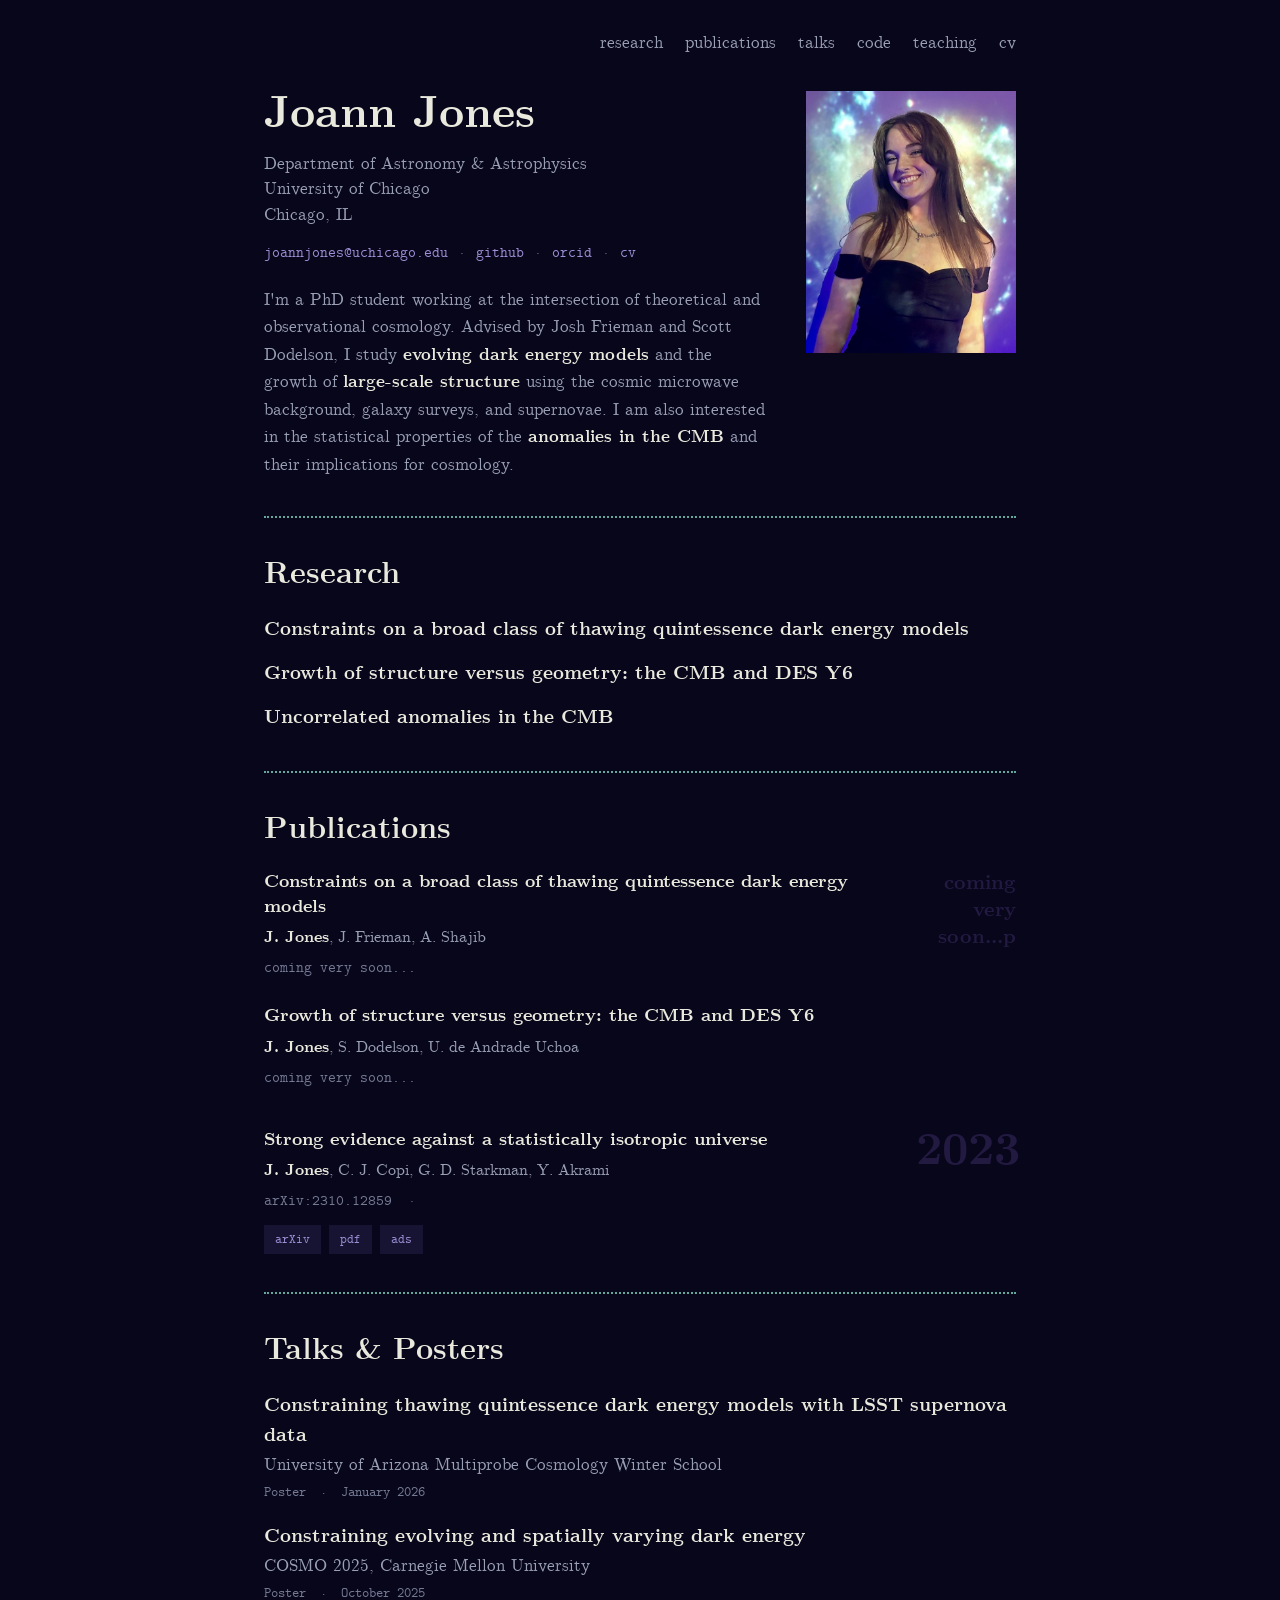
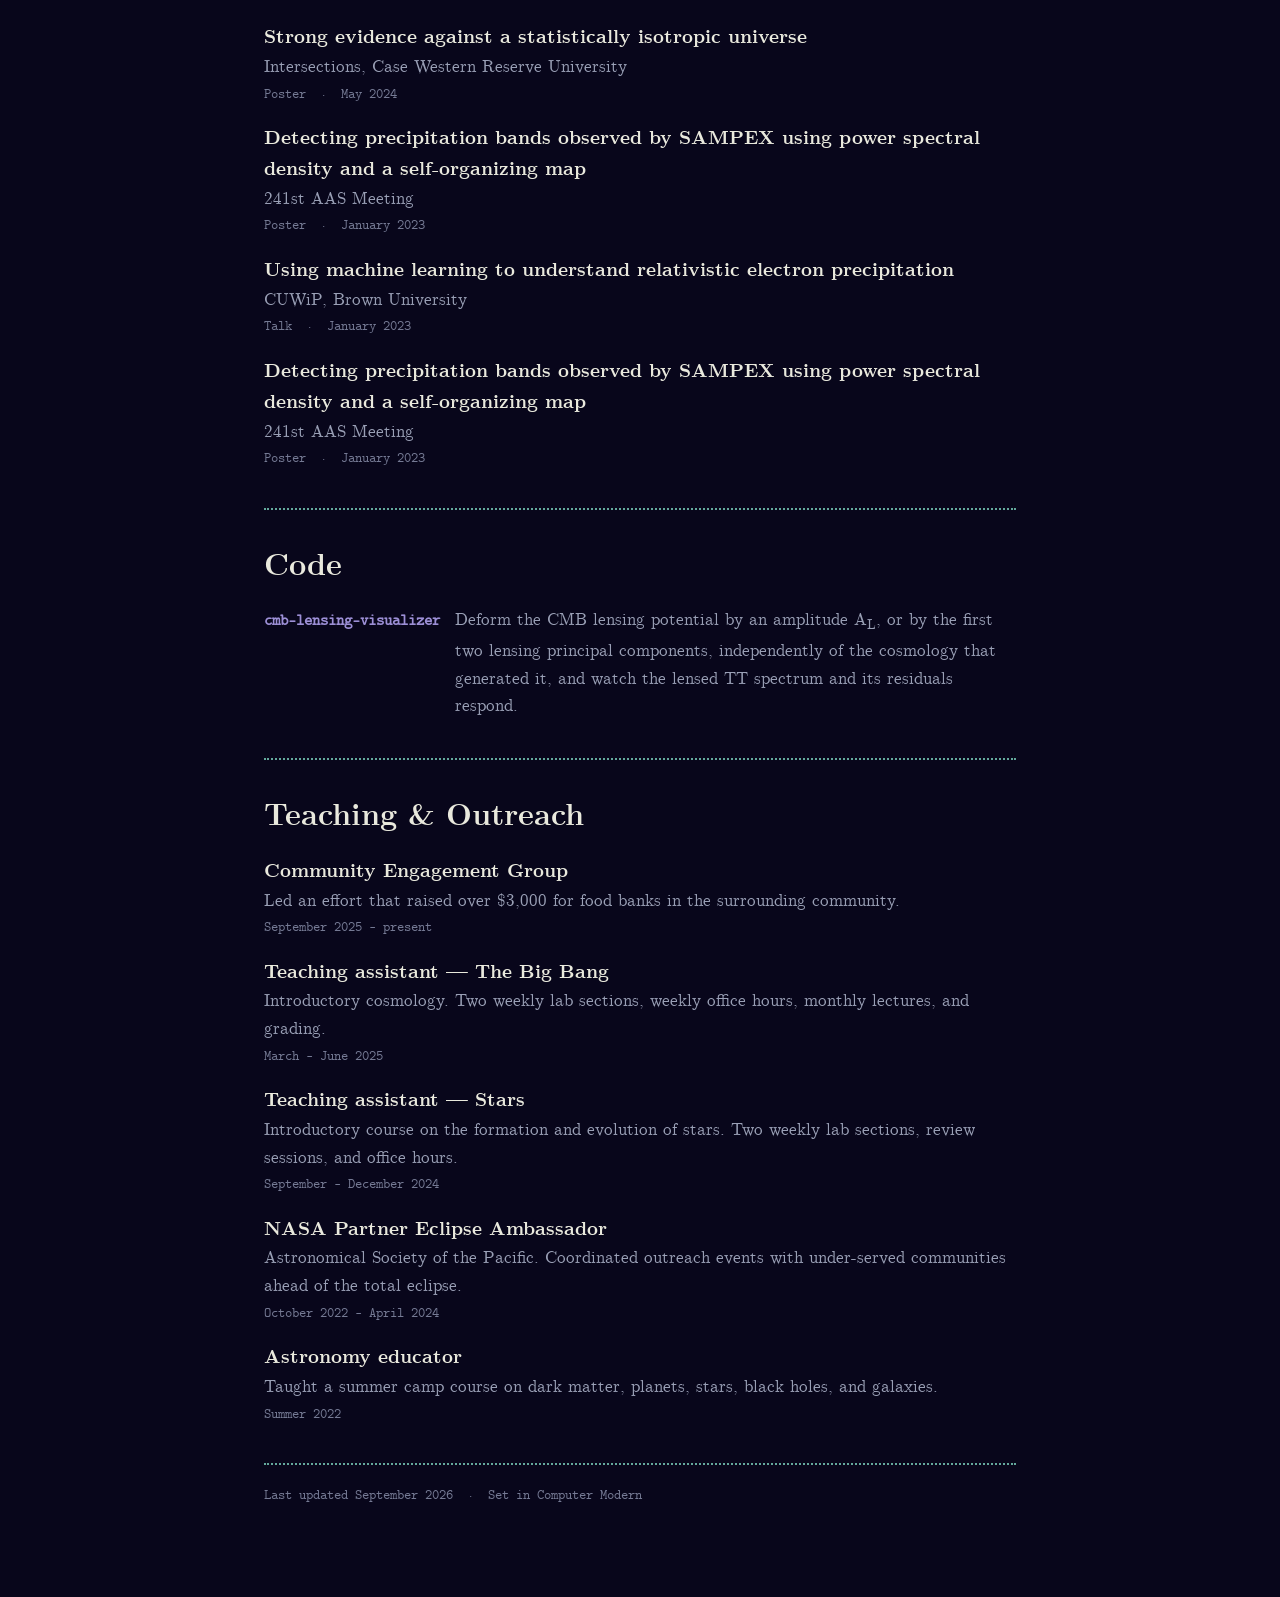
==== index.html @ b5f43ef4 "Initial site" ====
<!DOCTYPE html>
<html lang="en">
<head>
<meta charset="utf-8">
<meta name="viewport" content="width=device-width, initial-scale=1">

<!-- ===================================================================
     EDIT: the browser tab title and the one-line description search
     engines show.
     =================================================================== -->
<title>Joann Jones</title>
<meta name="description" content="Joann Jones — PhD student in astronomy and astrophysics. Evolving dark energy, large-scale structure, and the CMB.">

<link rel="stylesheet" href="style.css">
</head>

<body>
<div class="page">


<!-- ===================================================================
     NAVIGATION
     These jump to the sections further down. If you delete a section,
     delete its link here too.
     =================================================================== -->
<nav class="topnav">
  <a href="#research">research</a>
  <a href="#publications">publications</a>
  <a href="#talks">talks</a>
  <a href="#code">code</a>
  <a href="#teaching">teaching</a>
  <a href="cv.pdf">cv</a>
</nav>


<!-- ===================================================================
     HEADER — photo, name, affiliation, contact, short bio
     =================================================================== -->
<header class="header">

  <div class="identity">

    <h1 class="name">Joann Jones</h1>

    <!-- EDIT: department, institution, city. Add or remove <div> lines
         freely; they just stack. -->
    <div class="affiliation">
      <div>Department of Astronomy &amp; Astrophysics</div>
      <div>University of Chicago</div>
      <div>Chicago, IL</div>
    </div>

    <!-- EDIT: contact links. Email needs the mailto: prefix. To remove
         one, delete the <a> and the <span class="sep">·</span> next to it. -->
    <div class="contact">
      <a href="mailto:joannjones@uchicago.edu">joannjones@uchicago.edu</a>
      <span class="sep">·</span>
      <a href="https://github.com/joannjones415">github</a>
      <span class="sep">·</span>
      <a href="https://orcid.org/0009-0001-8586-5956">orcid</a>
      <span class="sep">·</span>
      <a href="cv.pdf">cv</a>
    </div>

    <!-- EDIT: two or three sentences. Wrap anything you want brighter
         in <strong>…</strong>. -->
    <p class="bio">
      I'm a PhD student working at the intersection of theoretical and observational cosmology.
       Advised by Josh Frieman and Scott Dodelson, I study
      <strong>evolving dark energy models</strong> and the growth of <strong>large-scale structure</strong>
       using the cosmic microwave background, galaxy surveys, and supernovae. I am also interested in the
       statistical properties of the <strong>anomalies in the CMB</strong> and their implications for cosmology.
    </p>

  </div>

  <!-- EDIT: replace images/photo.jpg to change the picture.
       The width is set by --photo-width in style.css. -->
  <div class="portrait">
    <img src="images/photo.jpg" alt="Joann Jones">
  </div>

</header>


<!-- ===================================================================
     RESEARCH — titles only
     To add a topic, copy one <li> line.
     =================================================================== -->
<section class="section" id="research">
  <h2>Research</h2>

  <ul class="topic-list">
    <li>Constraints on a broad class of thawing quintessence dark energy models</li>
    <li>Growth of structure versus geometry: the CMB and DES Y6</li>
    <li>Uncorrelated anomalies in the CMB</li>
  </ul>

</section>


<!-- ===================================================================
     PUBLICATIONS

     Structure: one .year-block per year. Inside it, the left <div> holds
     the papers and the right <div class="year"> holds the numeral.

     The first block uses class="year label" instead, which puts the
     words "in preparation" in the numeral's slot at a smaller size.

     To add a paper, copy one whole <div class="paper"> … </div> block.
     To add a year, copy one whole <div class="year-block"> … </div>.
     Put newest first.

     Inside .authors, wrap your own name in <strong>…</strong>.
     Inside .links, delete any chip you don't have a link for.
     =================================================================== -->
<section class="section" id="publications">
  <h2>Publications</h2>

  <!-- -------------------------- in preparation ------------------------ -->
  <div class="year-block">
    <div>

      <div class="paper">
        <span class="title">Constraints on a broad class of thawing quintessence dark energy models</span>
        <span class="authors"><strong>J. Jones</strong>, J. Frieman, A. Shajib</span>
        <span class="venue">coming very soon...</span>
      </div>

      <div class="paper">
        <span class="title">Growth of structure versus geometry: the CMB and DES Y6</span>
        <span class="authors"><strong>J. Jones</strong>, S. Dodelson, U. de Andrade Uchoa</span>
        <span class="venue">coming very soon...</span>
      </div>

    </div>
    <div class="year label">coming very soon...p</div>
  </div>

  <!-- ------------------------------ 2023 ------------------------------ -->
  <div class="year-block">
    <div>

      <div class="paper">
        <span class="title">Strong evidence against a statistically isotropic universe</span>
        <span class="authors"><strong>J. Jones</strong>, C. J. Copi, G. D. Starkman, Y. Akrami</span>
        <span class="venue">arXiv:2310.12859 &nbsp;·&nbsp;</span>
        <span class="links">
          <a href="https://arxiv.org/abs/2310.12859">arXiv</a>
          <a href="https://arxiv.org/pdf/2310.12859">pdf</a>
          <a href="https://ui.adsabs.harvard.edu/abs/arXiv:2310.12859">ads</a>
        </span>
      </div>

    </div>
    <div class="year">2023</div>
  </div>

</section>


<!-- ===================================================================
     TALKS & POSTERS
     Each entry: title, then venue, then format and date.
     To add one, copy a whole <li> … </li> block. Newest first.
     Delete this whole <section> (and its nav link) if you don't want it.
     =================================================================== -->
<section class="section" id="talks">
  <h2>Talks &amp; Posters</h2>

  <ul class="activity-list">

    <li>
      <span class="role">Constraining thawing quintessence dark energy models with LSST supernova data</span>
      <span class="detail">University of Arizona Multiprobe Cosmology Winter School</span>
      <span class="when">Poster &nbsp;·&nbsp; January 2026</span>
    </li>

    <li>
      <span class="role">Constraining evolving and spatially varying dark energy</span>
      <span class="detail">COSMO 2025, Carnegie Mellon University</span>
      <span class="when">Poster &nbsp;·&nbsp; October 2025</span>
    </li>
    <li>
      <span class="role">Strong evidence against a statistically isotropic universe</span>
      <span class="detail">Intersections, Case Western Reserve University</span>
      <span class="when">Poster &nbsp;·&nbsp; May 2024</span>
    </li>
    <li>
      <span class="role">Detecting precipitation bands observed by SAMPEX using power spectral density and a self-organizing map</span>
      <span class="detail">241st AAS Meeting</span>
      <span class="when">Poster &nbsp;·&nbsp; January 2023</span>
    </li>
    <li>
      <span class="role">Using machine learning to understand relativistic electron precipitation</span>
      <span class="detail">CUWiP, Brown University</span>
      <span class="when">Talk &nbsp;·&nbsp; January 2023</span>
    </li>

    <li>
      <span class="role">Detecting precipitation bands observed by SAMPEX using power spectral density and a self-organizing map</span>
      <span class="detail">241st AAS Meeting</span>
      <span class="when">Poster &nbsp;·&nbsp; January 2023</span>
    </li>

  </ul>

</section>


<!-- ===================================================================
     CODE
     To add a repository, copy one <li> … </li> block.
     =================================================================== -->
<section class="section" id="code">
  <h2>Code</h2>

  <ul class="code-list">

    <li>
      <a class="repo" href="https://joannjones415.github.io/cmb-lensing-visualizer/">cmb-lensing-visualizer</a>
      <span>Deform the CMB lensing potential by an amplitude A<sub>L</sub>, or by
      the first two lensing principal components, independently of the cosmology
      that generated it, and watch the lensed TT spectrum and its residuals
      respond.</span>
    </li>

    <!-- Template for another repository — copy the block above, or
         uncomment and fill this one in when the code goes public.

    <li>
      <a class="repo" href="https://github.com/joannjones415/REPO-NAME">repo-name</a>
      <span>One line on what it does.</span>
    </li>

    -->

  </ul>

</section>


<!-- ===================================================================
     TEACHING & OUTREACH
     Each entry has a bold role, a detail line, and a date line.
     Delete the .detail or .when line if you don't need it.
     =================================================================== -->
<section class="section" id="teaching">
  <h2>Teaching &amp; Outreach</h2>

  <ul class="activity-list">

    <li>
      <span class="role">Community Engagement Group</span>
      <span class="detail">Led an effort that raised over $3,000 for food banks in the surrounding community.</span>
      <span class="when">September 2025 &ndash; present</span>
    </li>

    <li>
      <span class="role">Teaching assistant — The Big Bang</span>
      <span class="detail">Introductory cosmology. Two weekly lab sections, weekly office hours, monthly lectures, and grading.</span>
      <span class="when">March &ndash; June 2025</span>
    </li>

    <li>
      <span class="role">Teaching assistant — Stars</span>
      <span class="detail">Introductory course on the formation and evolution of stars. Two weekly lab sections, review sessions, and office hours.</span>
      <span class="when">September &ndash; December 2024</span>
    </li>

    <li>
      <span class="role">NASA Partner Eclipse Ambassador</span>
      <span class="detail">Astronomical Society of the Pacific. Coordinated outreach events with under-served communities ahead of the total eclipse.</span>
      <span class="when">October 2022 &ndash; April 2024</span>
    </li>

    <li>
      <span class="role">Astronomy educator</span>
      <span class="detail">Taught a summer camp course on dark matter, planets, stars, black holes, and galaxies.</span>
      <span class="when">Summer 2022</span>
    </li>

  </ul>

</section>


<!-- ===================================================================
     FOOTER
     =================================================================== -->
<footer class="footer">
  Last updated September 2026 &nbsp;·&nbsp; Set in Computer Modern
</footer>


</div>
</body>
</html>
---- style.css ----
/* =====================================================================
   style.css — Joann Jones
   ---------------------------------------------------------------------
   Everything you are likely to want to change lives in the :root block
   just below. Colours, sizes and spacing are all named variables, so you
   can retune the whole page from one place without hunting through the
   file.

   Sections further down are labelled to match the sections in
   index.html, in the same order.
   ===================================================================== */


/* ---------------------------------------------------------------------
   1. FONTS
   The three CMU (Computer Modern Unicode) files live in fonts/.
   Roman = body text, Bold = emphasis and headings,
   Typewriter = links, labels, code names, arXiv IDs.
   --------------------------------------------------------------------- */

@font-face{
  font-family:"CMU Serif";
  font-style:normal;
  font-weight:400;
  font-display:swap;
  src:url("fonts/CMUSerif-Roman.woff2") format("woff2");
}
@font-face{
  font-family:"CMU Serif";
  font-style:normal;
  font-weight:700;
  font-display:swap;
  src:url("fonts/CMUSerif-Bold.woff2") format("woff2");
}
@font-face{
  font-family:"CMU Typewriter";
  font-style:normal;
  font-weight:400;
  font-display:swap;
  src:url("fonts/CMUTypewriter-Regular.woff2") format("woff2");
}


/* ---------------------------------------------------------------------
   2. THE DIALS — change these, not the rules below
   --------------------------------------------------------------------- */

:root{
  /* --- colour ---
     Sampled from the photo in the header: the deep indigo behind the
     nebula, the periwinkle haze, the pale blue-grey, the cream of the
     bright core, and the mint-teal of the star clusters. */
  --bg:        #08061b;   /* deep indigo — the darkest part of the photo  */
  --fg:        #e9e9dd;   /* cream — the bright core of the nebula        */
  --dim:       #9aa0b6;   /* pale blue-grey (author lists, blurbs)        */
  --faint:     #757a94;   /* tertiary text (venues, dates, captions)      */
  --accent:    #9c8fd6;   /* periwinkle — links, chips, repo names        */
  --accent-2:  #63a89c;   /* mint-teal — the dotted dividers              */
  --fill:      #100e26;   /* filled blocks                                */
  --fill-2:    #171433;   /* filled chips                                 */
  --ghost:     #221a41;   /* the big year numerals in publications        */

  /* --- type --- */
  --serif:      "CMU Serif", "Computer Modern", Georgia, serif;
  --typewriter: "CMU Typewriter", "CMU Typewriter Text", ui-monospace, Menlo, monospace;

  --size-body:      17px;   /* body text                              */
  --size-name:      44px;   /* your name in the header                */
  --size-section:   30px;   /* RESEARCH / PUBLICATIONS / ... headings  */
  --size-item:      19px;   /* research + teaching titles             */
  --size-paper:     18px;   /* publication titles                     */

  /* --- layout --- */
  --page-width:  820px;   /* how wide the text column runs            */
  --gap-section:  38px;   /* space above and below a dotted divider   */
  --photo-width: 210px;   /* portrait size; height follows below      */
}


/* ---------------------------------------------------------------------
   3. PAGE FRAME
   --------------------------------------------------------------------- */

*{ box-sizing:border-box; }

html{ scroll-behavior:smooth; }

body{
  margin:0;
  background:var(--bg);
  color:var(--fg);
  font-family:var(--serif);
  font-size:var(--size-body);
  line-height:1.62;
  -webkit-font-smoothing:antialiased;
}

a{ color:inherit; text-decoration:none; }

.page{
  max-width:var(--page-width);
  margin:0 auto;
  padding:30px 34px 90px;
}

/* Every section after the first is preceded by the dotted divider. */
.section{
  border-top:2px dotted var(--accent-2);
  padding-top:var(--gap-section);
  margin-top:var(--gap-section);
}

/* The large bold section headings. */
.section h2{
  font-size:var(--size-section);
  font-weight:700;
  line-height:1.2;
  margin:0 0 22px;
}


/* ---------------------------------------------------------------------
   4. TOP NAVIGATION
   --------------------------------------------------------------------- */

.topnav{
  display:flex;
  flex-wrap:wrap;
  justify-content:flex-end;
  gap:22px;
  font-size:16.5px;
  color:var(--dim);
  margin-bottom:34px;
}
.topnav a:hover{ color:var(--fg); }
.topnav a.current{ color:var(--accent); font-weight:700; }


/* ---------------------------------------------------------------------
   5. HEADER — photo, name, affiliation, contact
   --------------------------------------------------------------------- */

.header{
  display:flex;
  gap:38px;
  align-items:flex-start;
}

.header .identity{
  display:flex;
  flex-direction:column;
  gap:14px;
  min-width:0;
}

.header .name{
  font-size:var(--size-name);
  font-weight:700;          /* whole name bold */
  line-height:1.05;
  margin:0;
}

/* Department / institution / city, stacked under the name. */
.affiliation{
  color:var(--dim);
  line-height:1.5;
}
.affiliation div{ display:block; }

/* The single row of contact links. */
.contact{
  font-family:var(--typewriter);
  font-size:15px;
  color:var(--accent);
  display:flex;
  flex-wrap:wrap;
  gap:4px 10px;
}
.contact .sep{ color:var(--faint); }
.contact a:hover{ color:var(--fg); }

.bio{
  color:var(--dim);
  max-width:58ch;
  margin:6px 0 0;
}
.bio strong{ color:var(--fg); font-weight:700; }

.header .portrait{
  width:var(--photo-width);
  flex:none;
}
.header .portrait img{
  width:100%;
  height:auto;
  display:block;
  background:var(--fill-2);
}


/* ---------------------------------------------------------------------
   6. RESEARCH — titles only
   --------------------------------------------------------------------- */

.topic-list{
  list-style:none;
  margin:0;
  padding:0;
  display:flex;
  flex-direction:column;
  gap:13px;
}
.topic-list li{
  font-size:var(--size-item);
  font-weight:700;
}


/* ---------------------------------------------------------------------
   7. PUBLICATIONS
   Each year is its own block. The big faint numeral on the right is the
   year marker — it stands in for a heading, so nothing else is needed.
   --------------------------------------------------------------------- */

.year-block{
  display:grid;
  grid-template-columns:minmax(0,1fr) 100px;
  gap:26px;
  margin-bottom:38px;
}
.year-block:last-child{ margin-bottom:0; }

.year-block .year{
  font-size:46px;
  font-weight:700;
  line-height:1;
  text-align:right;
  color:var(--ghost);
  font-variant-numeric:tabular-nums;
}

/* Papers with no year yet (in preparation) put a word in the same slot
   instead of a numeral — add class="year label" to that div. */
.year-block .year.label{
  font-size:20px;
  line-height:1.35;
}

.paper{
  display:flex;
  flex-direction:column;
  gap:5px;
  margin-bottom:24px;
}
.paper:last-child{ margin-bottom:0; }

.paper .title{
  font-size:var(--size-paper);
  font-weight:700;
  line-height:1.4;
}
.paper .authors{ color:var(--dim); font-size:16px; }
.paper .authors strong{ color:var(--fg); font-weight:700; }   /* your name */
.paper .venue{
  font-family:var(--typewriter);
  font-size:14.5px;
  color:var(--faint);
}

/* The small filled link chips: arXiv, pdf, bib, code. */
.links{
  display:flex;
  flex-wrap:wrap;
  gap:8px;
  margin-top:7px;
}
.links a{
  font-family:var(--typewriter);
  font-size:13px;
  color:var(--accent);
  background:var(--fill-2);
  padding:4px 11px;
}
.links a:hover{ background:var(--accent); color:var(--bg); }


/* ---------------------------------------------------------------------
   8. CODE
   --------------------------------------------------------------------- */

.code-list{
  list-style:none;
  margin:0;
  padding:0;
  display:flex;
  flex-direction:column;
  gap:13px;
}
.code-list li{
  display:flex;
  gap:15px;
  align-items:baseline;
  color:var(--dim);
}
.code-list .repo{
  font-family:var(--typewriter);
  font-size:15.5px;
  font-weight:700;
  color:var(--accent);
  flex:none;
}
@media (max-width:560px){
  .code-list li{ flex-direction:column; gap:2px; }
}


/* ---------------------------------------------------------------------
   9. TEACHING & OUTREACH
   --------------------------------------------------------------------- */

.activity-list{
  list-style:none;
  margin:0;
  padding:0;
  display:flex;
  flex-direction:column;
  gap:18px;
}
.activity-list .role{
  font-size:var(--size-item);
  font-weight:700;
  display:block;
}
.activity-list .detail{
  color:var(--dim);
  display:block;
}
.activity-list .when{
  font-family:var(--typewriter);
  font-size:14px;
  color:var(--faint);
  display:block;
  margin-top:2px;
}


/* ---------------------------------------------------------------------
   10. FOOTER
   --------------------------------------------------------------------- */

.footer{
  font-family:var(--typewriter);
  font-size:13.5px;
  color:var(--faint);
  border-top:2px dotted var(--accent-2);
  padding-top:20px;
  margin-top:var(--gap-section);
}


/* ---------------------------------------------------------------------
   11. SMALL SCREENS
   --------------------------------------------------------------------- */

@media (max-width:680px){
  :root{
    --size-name:34px;
    --size-section:25px;
    --page-width:100%;
  }
  .page{ padding:24px 20px 70px; }
  .header{ flex-direction:column-reverse; gap:22px; }
  .header .portrait{ width:150px; }
  .topnav{ justify-content:flex-start; gap:16px; font-size:15.5px; }
  .year-block{ grid-template-columns:1fr; gap:6px; }
  .year-block .year{ text-align:left; font-size:34px; }
}


/* Respect a reduced-motion preference. */
@media (prefers-reduced-motion:reduce){
  html{ scroll-behavior:auto; }
  *{ transition:none !important; animation:none !important; }
}
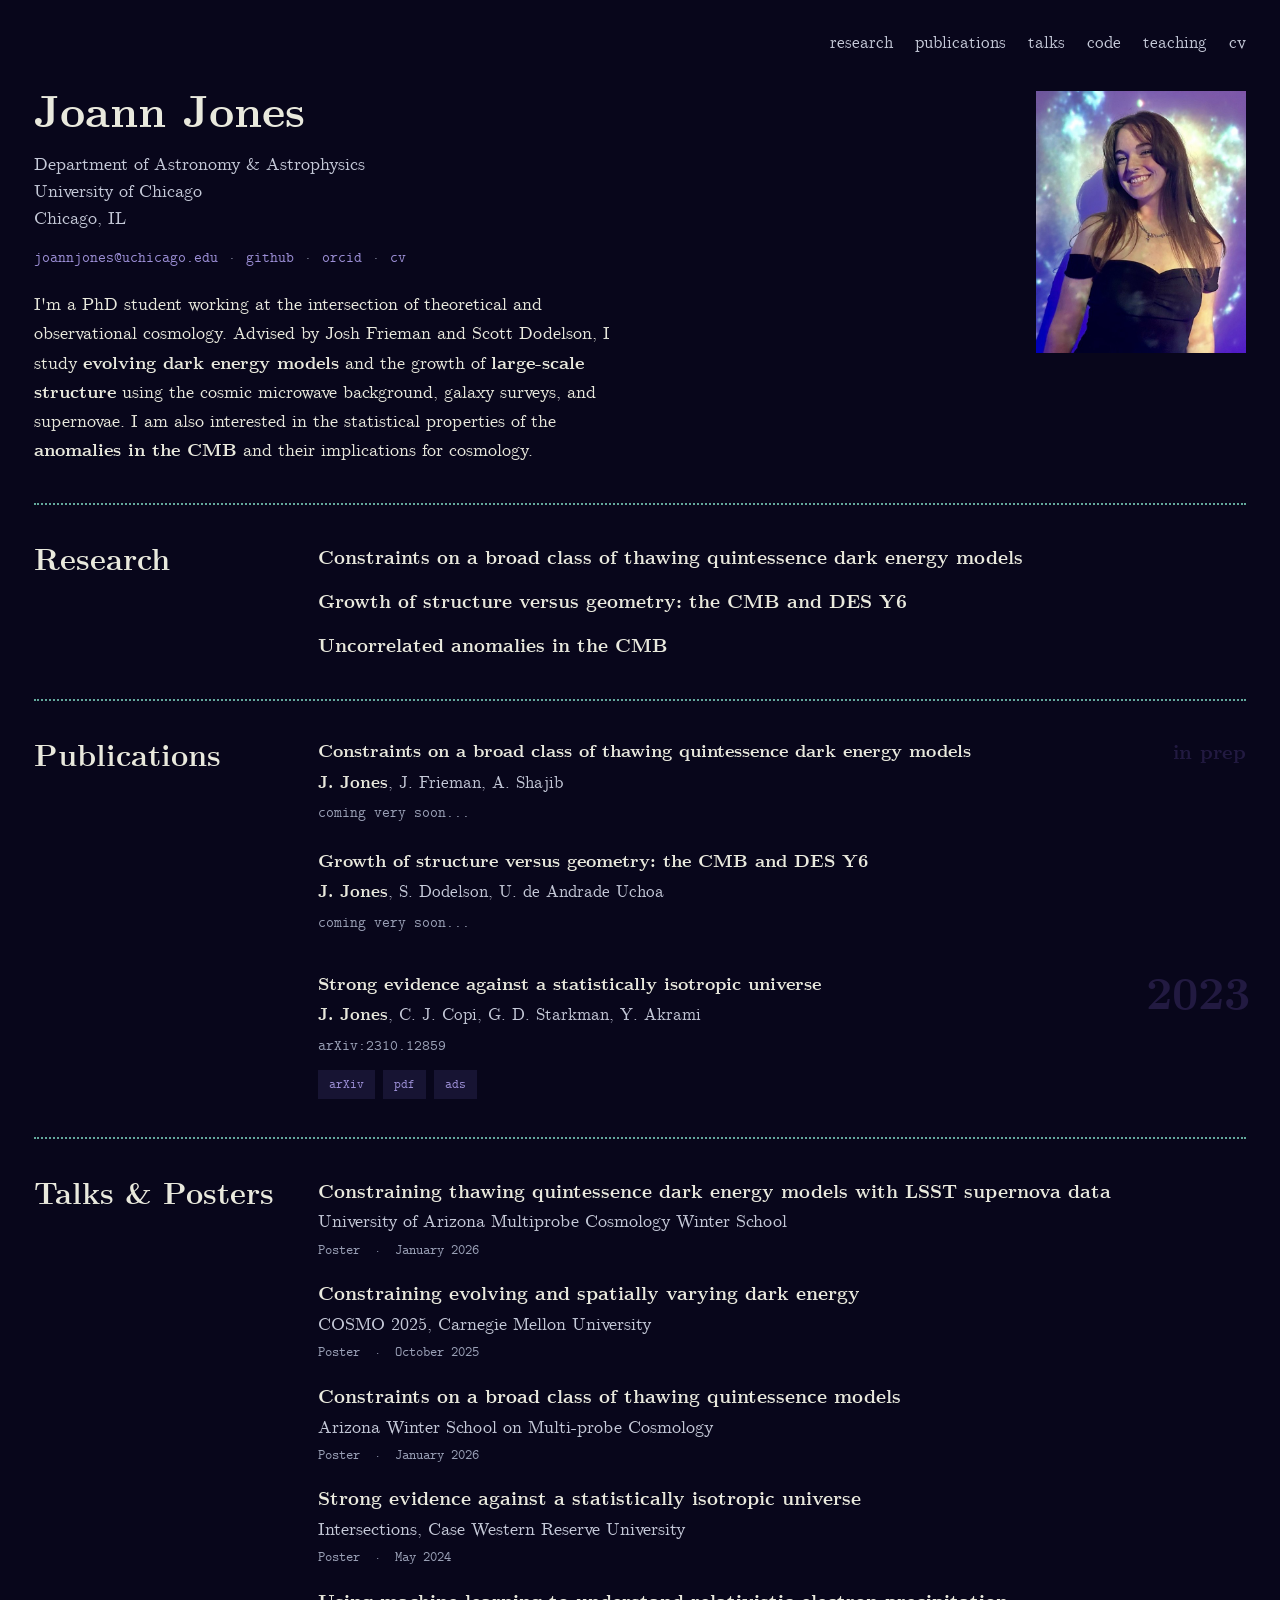
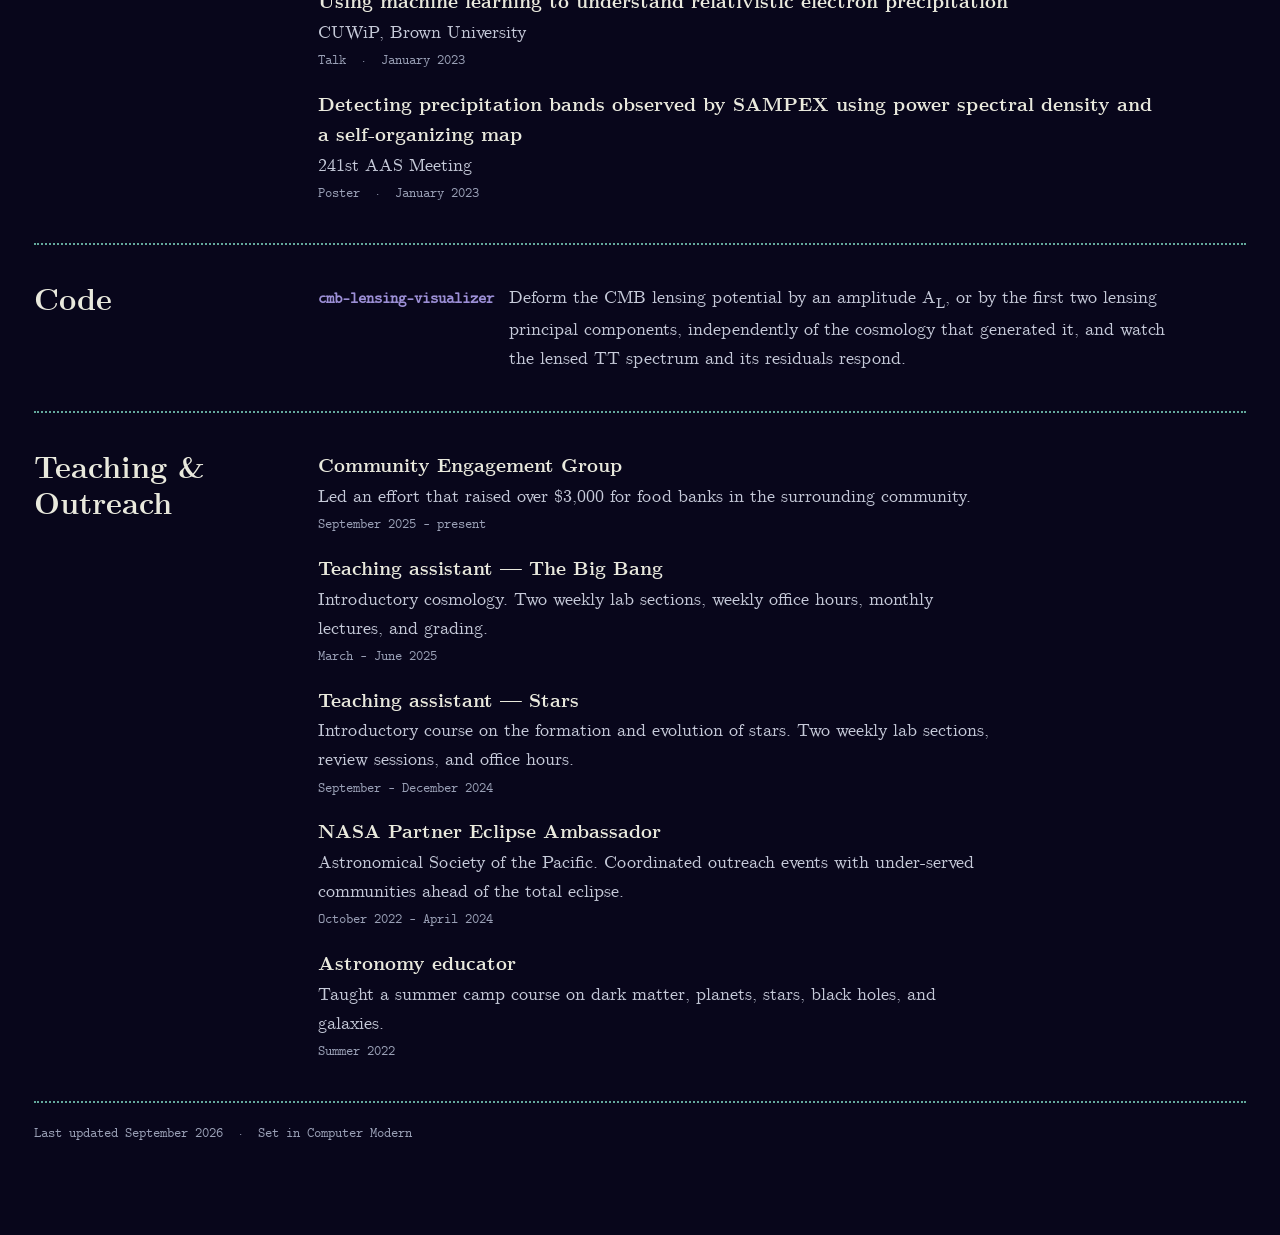
==== commit ae3486ca: "content updates" ====
--- a/index.html
+++ b/index.html
@@ -135,7 +135,7 @@
       </div>
 
     </div>
-    <div class="year label">coming very soon...p</div>
+    <div class="year label">in prep</div>
   </div>
 
   <!-- ------------------------------ 2023 ------------------------------ -->
@@ -145,7 +145,7 @@
       <div class="paper">
         <span class="title">Strong evidence against a statistically isotropic universe</span>
         <span class="authors"><strong>J. Jones</strong>, C. J. Copi, G. D. Starkman, Y. Akrami</span>
-        <span class="venue">arXiv:2310.12859 &nbsp;·&nbsp;</span>
+        <span class="venue">arXiv:2310.12859 &nbsp;&nbsp;</span>
         <span class="links">
           <a href="https://arxiv.org/abs/2310.12859">arXiv</a>
           <a href="https://arxiv.org/pdf/2310.12859">pdf</a>
@@ -183,14 +183,14 @@
       <span class="when">Poster &nbsp;·&nbsp; October 2025</span>
     </li>
     <li>
+      <span class="role">Constraints on a broad class of thawing quintessence models</span>
+      <span class="detail">Arizona Winter School on Multi-probe Cosmology</span>
+      <span class="when">Poster &nbsp;·&nbsp; January 2026</span>
+    </li>
+    <li>
       <span class="role">Strong evidence against a statistically isotropic universe</span>
       <span class="detail">Intersections, Case Western Reserve University</span>
       <span class="when">Poster &nbsp;·&nbsp; May 2024</span>
-    </li>
-    <li>
-      <span class="role">Detecting precipitation bands observed by SAMPEX using power spectral density and a self-organizing map</span>
-      <span class="detail">241st AAS Meeting</span>
-      <span class="when">Poster &nbsp;·&nbsp; January 2023</span>
     </li>
     <li>
       <span class="role">Using machine learning to understand relativistic electron precipitation</span>
--- a/style.css
+++ b/style.css
@@ -33,6 +33,20 @@
   src:url("fonts/CMUSerif-Bold.woff2") format("woff2");
 }
 @font-face{
+  font-family:"CMU Sans";
+  font-style:normal;
+  font-weight:400;
+  font-display:swap;
+  src:url("fonts/CMUSans-Regular.woff2") format("woff2");
+}
+@font-face{
+  font-family:"CMU Sans";
+  font-style:normal;
+  font-weight:700;
+  font-display:swap;
+  src:url("fonts/CMUSans-Bold.woff2") format("woff2");
+}
+@font-face{
   font-family:"CMU Typewriter";
   font-style:normal;
   font-weight:400;
@@ -52,8 +66,8 @@
      bright core, and the mint-teal of the star clusters. */
   --bg:        #08061b;   /* deep indigo — the darkest part of the photo  */
   --fg:        #e9e9dd;   /* cream — the bright core of the nebula        */
-  --dim:       #9aa0b6;   /* pale blue-grey (author lists, blurbs)        */
-  --faint:     #757a94;   /* tertiary text (venues, dates, captions)      */
+  --dim:       #c6cad9;   /* secondary text — author lists, blurbs        */
+  --faint:     #9aa0b6;   /* tertiary text — venues, dates, captions      */
   --accent:    #9c8fd6;   /* periwinkle — links, chips, repo names        */
   --accent-2:  #63a89c;   /* mint-teal — the dotted dividers              */
   --fill:      #100e26;   /* filled blocks                                */
@@ -64,14 +78,22 @@
   --serif:      "CMU Serif", "Computer Modern", Georgia, serif;
   --typewriter: "CMU Typewriter", "CMU Typewriter Text", ui-monospace, Menlo, monospace;
 
-  --size-body:      17px;   /* body text                              */
+  /* Computer Modern's hairlines are thin on a dark ground. If the serif
+     still reads too faint for you, comment out the --serif line above and
+     uncomment this one — the whole page switches to CMU Sans, which is the
+     same type family with more weight on screen. Everything else stays. */
+  /* --serif:  "CMU Sans", "CMU Sans Serif", ui-sans-serif, system-ui, sans-serif; */
+
+  --size-body:      18px;   /* body text                              */
   --size-name:      44px;   /* your name in the header                */
   --size-section:   30px;   /* RESEARCH / PUBLICATIONS / ... headings  */
   --size-item:      19px;   /* research + teaching titles             */
   --size-paper:     18px;   /* publication titles                     */
 
   /* --- layout --- */
-  --page-width:  820px;   /* how wide the text column runs            */
+  --page-width: 1280px;   /* how wide the page runs — raise or lower   */
+  --label-width: 240px;   /* the section-heading column on the left    */
+  --text-width:   76ch;   /* longest a line of prose is allowed to be  */
   --gap-section:  38px;   /* space above and below a dotted divider   */
   --photo-width: 210px;   /* portrait size; height follows below      */
 }
@@ -103,19 +125,25 @@
   padding:30px 34px 90px;
 }
 
-/* Every section after the first is preceded by the dotted divider. */
+/* Every section is preceded by the dotted divider, and lays its heading
+   in a column on the left with the content beside it. */
 .section{
   border-top:2px dotted var(--accent-2);
   padding-top:var(--gap-section);
   margin-top:var(--gap-section);
-}
+  display:grid;
+  grid-template-columns:var(--label-width) minmax(0,1fr);
+  column-gap:44px;
+}
+.section > h2{ grid-column:1; grid-row:1; }
+.section > *:not(h2){ grid-column:2; }
 
 /* The large bold section headings. */
 .section h2{
   font-size:var(--size-section);
   font-weight:700;
   line-height:1.2;
-  margin:0 0 22px;
+  margin:0;
 }
 
 
@@ -144,6 +172,7 @@
   display:flex;
   gap:38px;
   align-items:flex-start;
+  justify-content:space-between;
 }
 
 .header .identity{
@@ -180,8 +209,8 @@
 .contact a:hover{ color:var(--fg); }
 
 .bio{
-  color:var(--dim);
-  max-width:58ch;
+  color:var(--fg);
+  max-width:64ch;
   margin:6px 0 0;
 }
 .bio strong{ color:var(--fg); font-weight:700; }
@@ -259,7 +288,8 @@
   font-weight:700;
   line-height:1.4;
 }
-.paper .authors{ color:var(--dim); font-size:16px; }
+.paper .title{ max-width:var(--text-width); }
+.paper .authors{ color:var(--dim); font-size:16.5px; }
 .paper .authors strong{ color:var(--fg); font-weight:700; }   /* your name */
 .paper .venue{
   font-family:var(--typewriter);
@@ -302,6 +332,7 @@
   align-items:baseline;
   color:var(--dim);
 }
+.code-list li span{ max-width:var(--text-width); }
 .code-list .repo{
   font-family:var(--typewriter);
   font-size:15.5px;
@@ -331,9 +362,11 @@
   font-weight:700;
   display:block;
 }
+.activity-list .role{ max-width:var(--text-width); }
 .activity-list .detail{
   color:var(--dim);
   display:block;
+  max-width:var(--text-width);
 }
 .activity-list .when{
   font-family:var(--typewriter);
@@ -369,6 +402,10 @@
     --page-width:100%;
   }
   .page{ padding:24px 20px 70px; }
+  :root{ --text-width:100%; }
+  .section{ grid-template-columns:1fr; }
+  .section > h2{ grid-column:1; grid-row:auto; margin-bottom:18px; }
+  .section > *:not(h2){ grid-column:1; }
   .header{ flex-direction:column-reverse; gap:22px; }
   .header .portrait{ width:150px; }
   .topnav{ justify-content:flex-start; gap:16px; font-size:15.5px; }
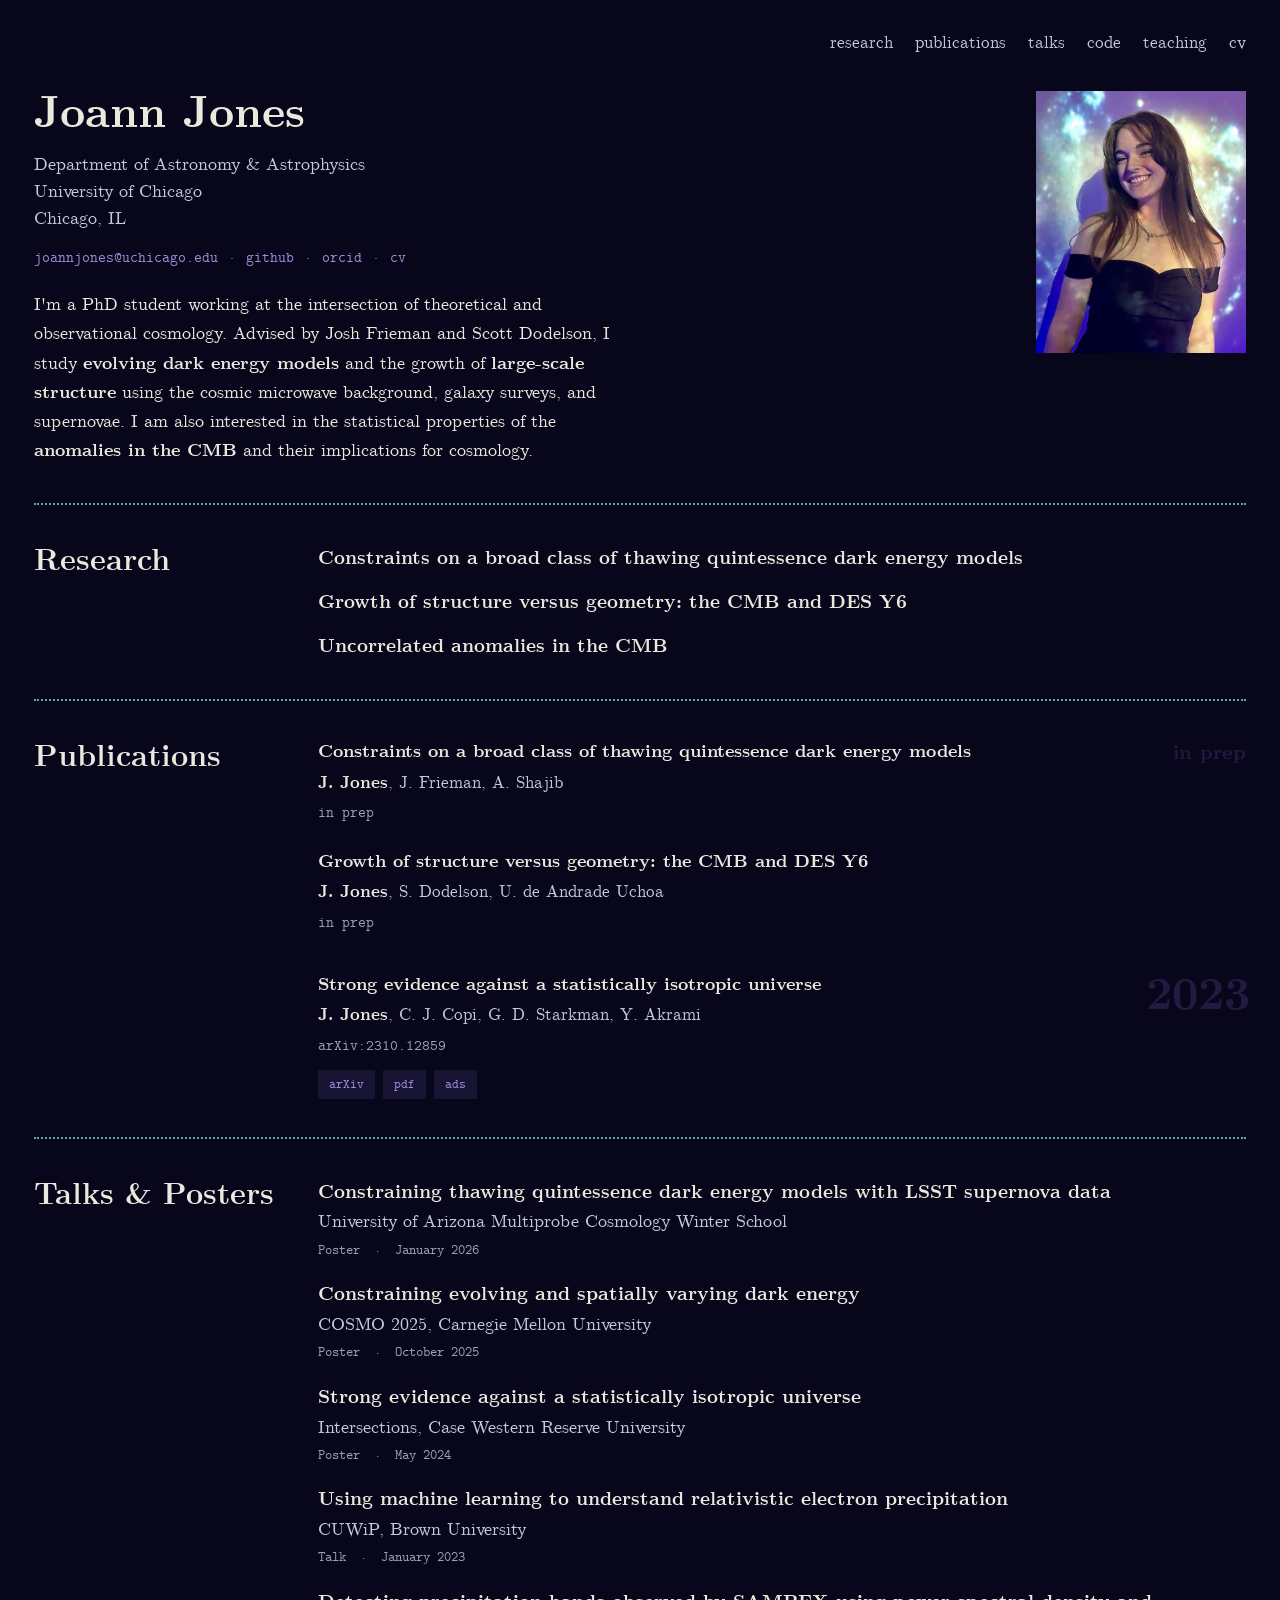
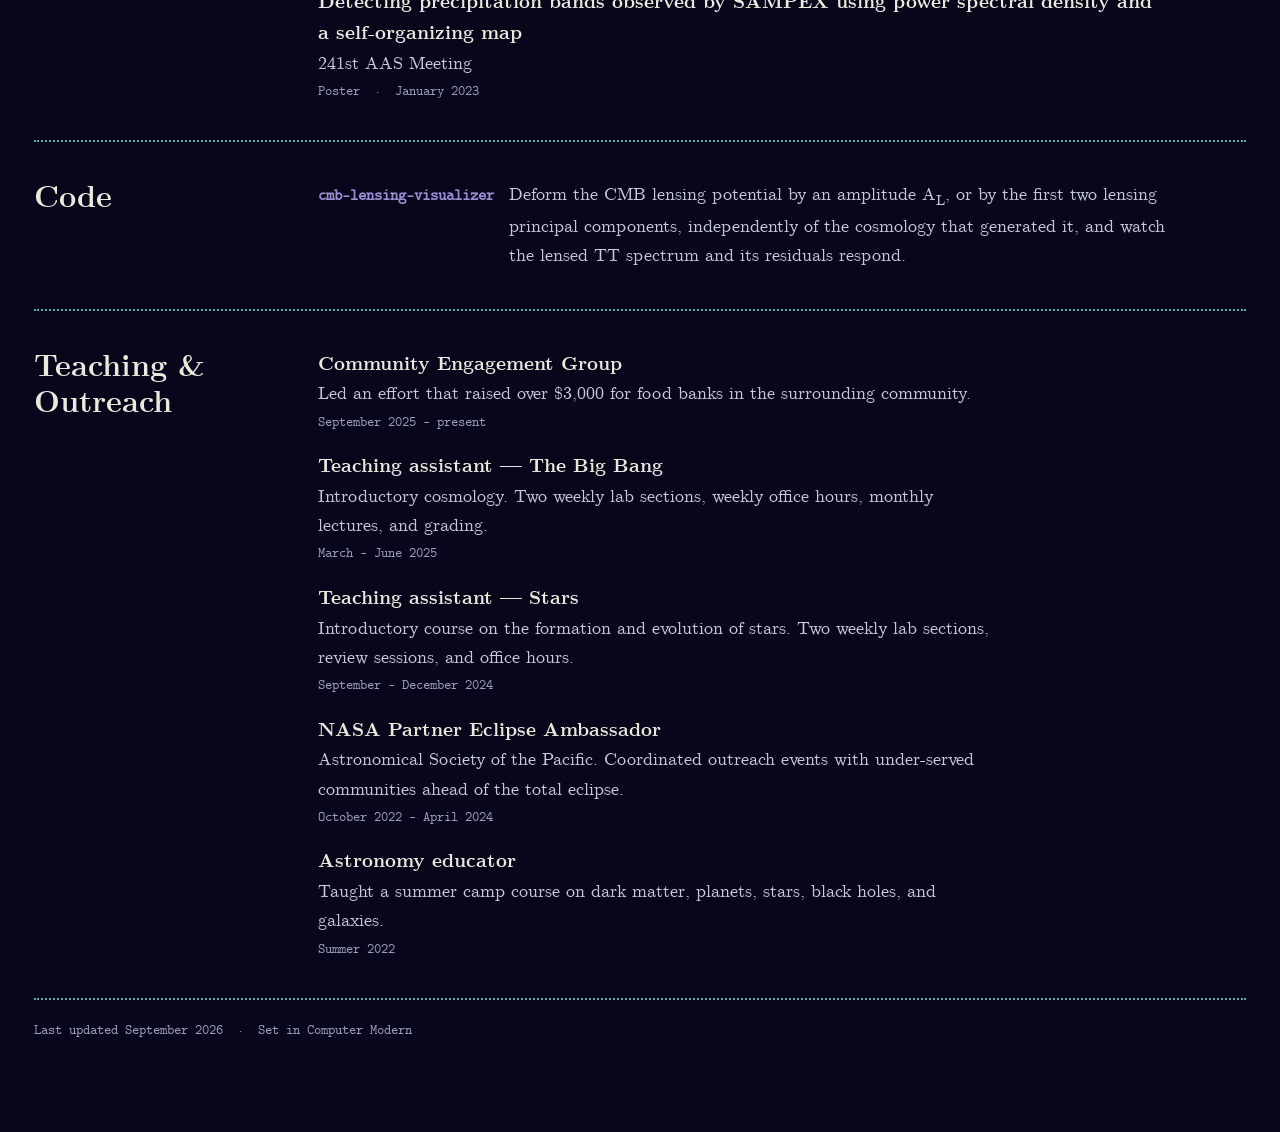
==== commit 6cadcff8: "content updates" ====
--- a/index.html
+++ b/index.html
@@ -125,13 +125,13 @@
       <div class="paper">
         <span class="title">Constraints on a broad class of thawing quintessence dark energy models</span>
         <span class="authors"><strong>J. Jones</strong>, J. Frieman, A. Shajib</span>
-        <span class="venue">coming very soon...</span>
+        <span class="venue">in prep</span>
       </div>
 
       <div class="paper">
         <span class="title">Growth of structure versus geometry: the CMB and DES Y6</span>
         <span class="authors"><strong>J. Jones</strong>, S. Dodelson, U. de Andrade Uchoa</span>
-        <span class="venue">coming very soon...</span>
+        <span class="venue">in prep</span>
       </div>
 
     </div>
@@ -183,11 +183,6 @@
       <span class="when">Poster &nbsp;·&nbsp; October 2025</span>
     </li>
     <li>
-      <span class="role">Constraints on a broad class of thawing quintessence models</span>
-      <span class="detail">Arizona Winter School on Multi-probe Cosmology</span>
-      <span class="when">Poster &nbsp;·&nbsp; January 2026</span>
-    </li>
-    <li>
       <span class="role">Strong evidence against a statistically isotropic universe</span>
       <span class="detail">Intersections, Case Western Reserve University</span>
       <span class="when">Poster &nbsp;·&nbsp; May 2024</span>
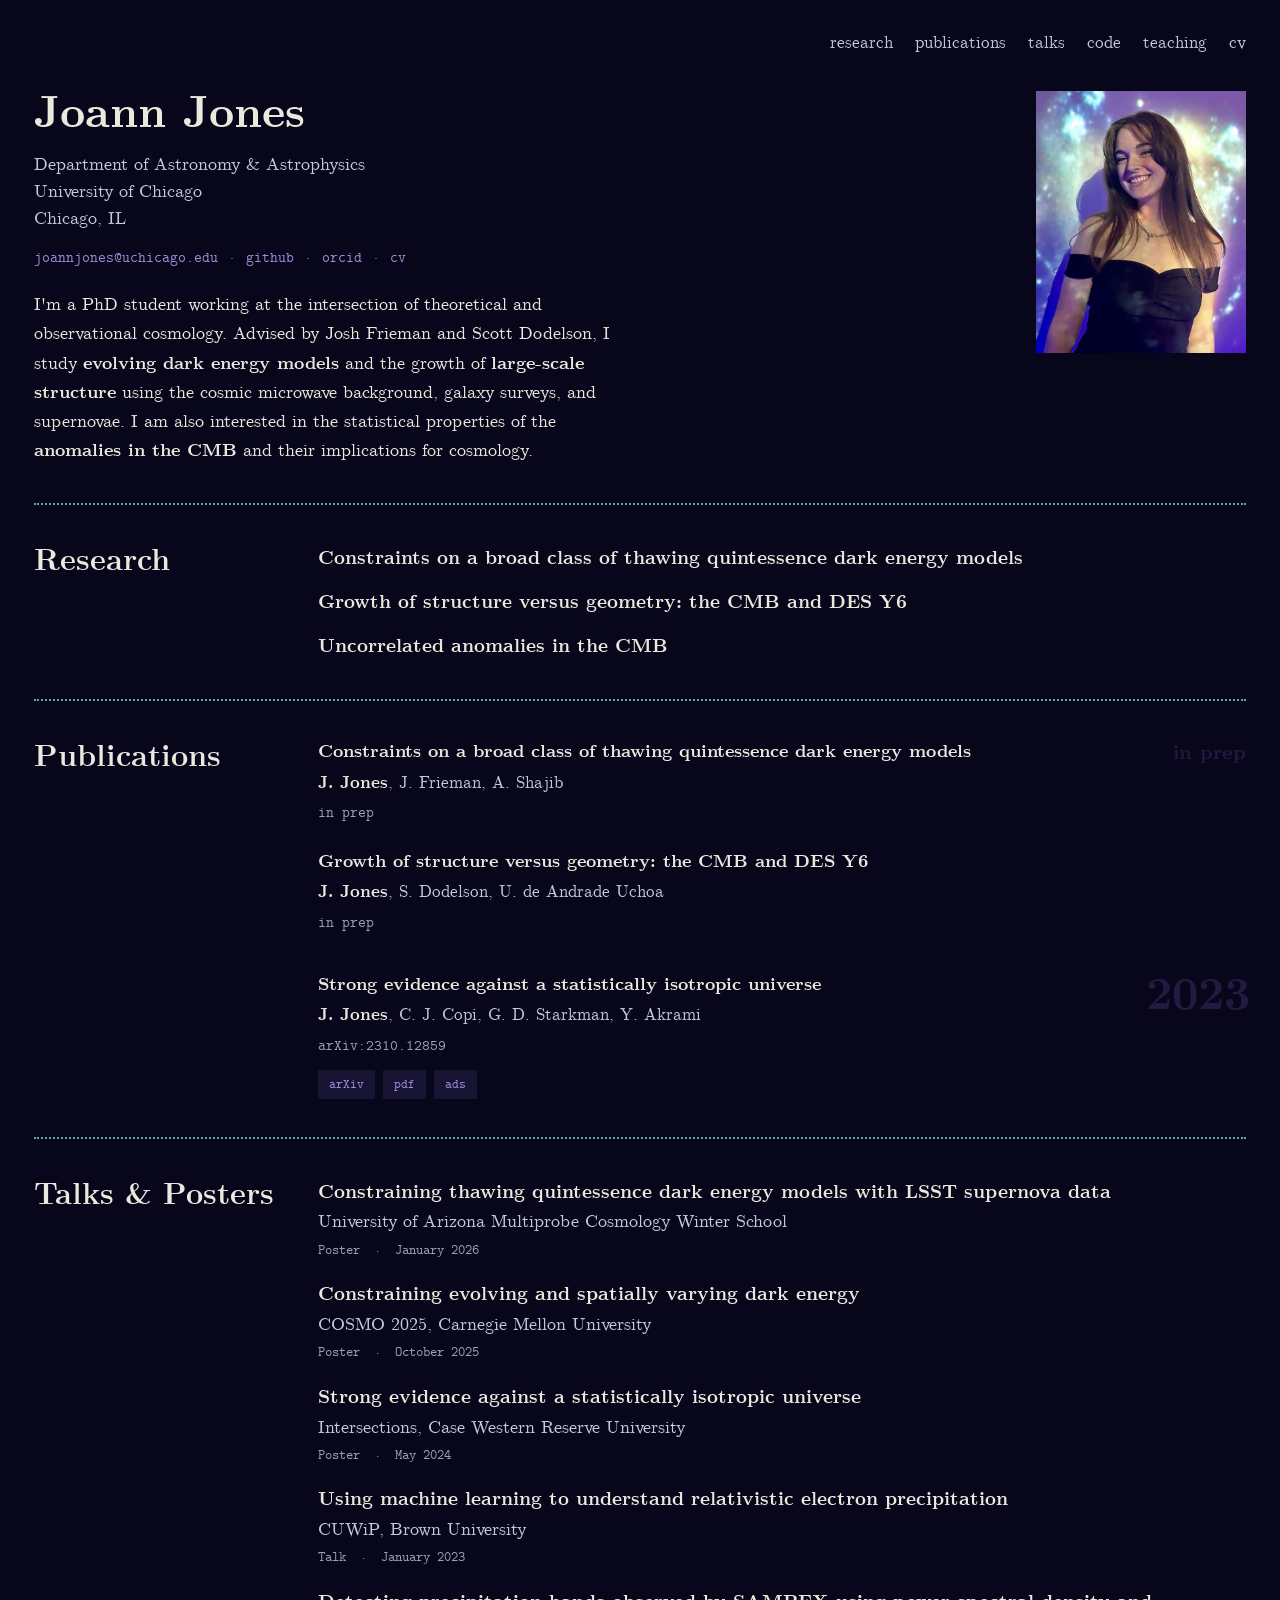
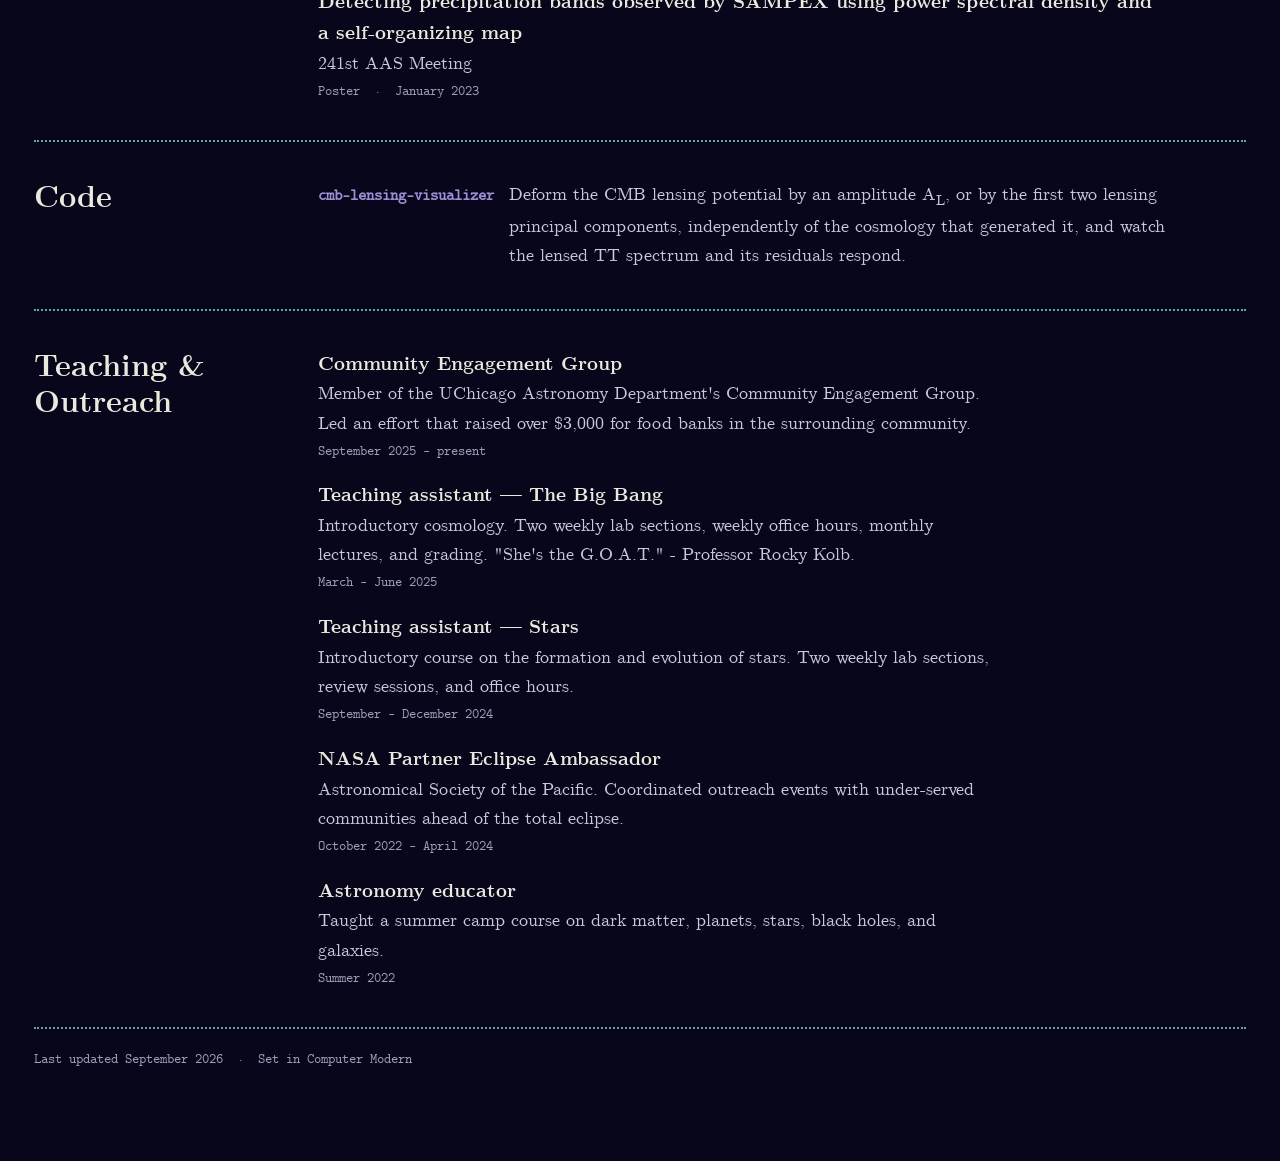
==== commit ba2828e2: "wider layout, brighter text" ====
--- a/index.html
+++ b/index.html
@@ -248,13 +248,13 @@
 
     <li>
       <span class="role">Community Engagement Group</span>
-      <span class="detail">Led an effort that raised over $3,000 for food banks in the surrounding community.</span>
+      <span class="detail">Member of the UChicago Astronomy Department's Community Engagement Group. Led an effort that raised over $3,000 for food banks in the surrounding community.</span>
       <span class="when">September 2025 &ndash; present</span>
     </li>
 
     <li>
       <span class="role">Teaching assistant — The Big Bang</span>
-      <span class="detail">Introductory cosmology. Two weekly lab sections, weekly office hours, monthly lectures, and grading.</span>
+      <span class="detail">Introductory cosmology. Two weekly lab sections, weekly office hours, monthly lectures, and grading. "She's the G.O.A.T." - Professor Rocky Kolb.</span>
       <span class="when">March &ndash; June 2025</span>
     </li>
 
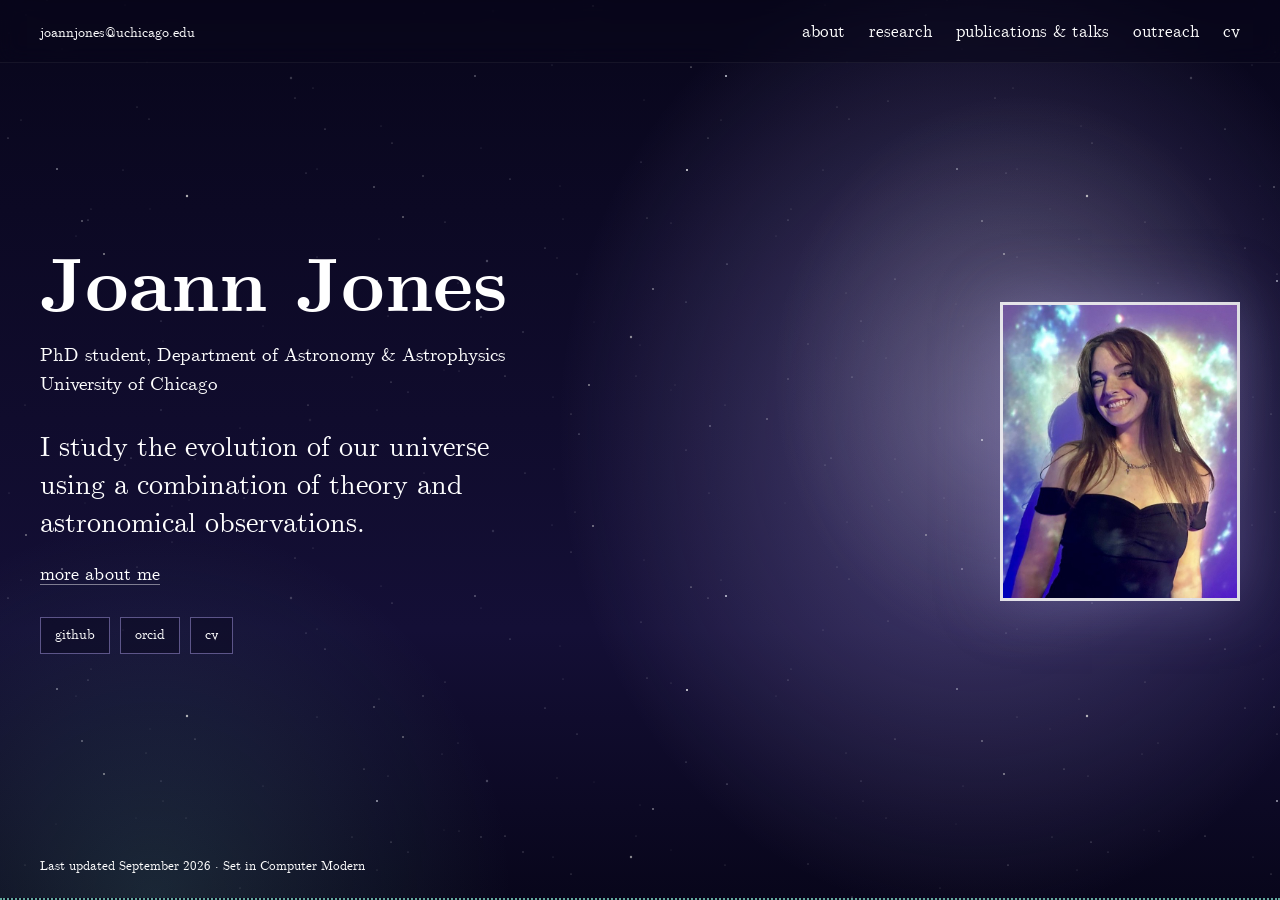
==== commit 7b954d5d: "split into pages, nebula masthead, drifting stars" ====
--- a/index.html
+++ b/index.html
@@ -3,292 +3,48 @@
 <head>
 <meta charset="utf-8">
 <meta name="viewport" content="width=device-width, initial-scale=1">
-
-<!-- ===================================================================
-     EDIT: the browser tab title and the one-line description search
-     engines show.
-     =================================================================== -->
 <title>Joann Jones</title>
-<meta name="description" content="Joann Jones — PhD student in astronomy and astrophysics. Evolving dark energy, large-scale structure, and the CMB.">
-
+<meta name="description" content="Joann Jones, PhD student in astronomy and astrophysics at the University of Chicago. Evolving dark energy, large-scale structure, and the CMB.">
 <link rel="stylesheet" href="style.css">
 </head>
+<body>
+<div class="topbar">
+  <div class="wrap">
+    <nav class="topnav">
+      <span class="id"><a class="email" href="mailto:joannjones@uchicago.edu">joannjones@uchicago.edu</a></span>
+      <a href="about.html">about</a>
+      <a href="research.html">research</a>
+      <a href="publications.html">publications &amp; talks</a>
+      <a href="outreach.html">outreach</a>
+      <a href="cv.pdf">cv</a>
+    </nav>
+  </div>
+</div>
 
-<body>
-<div class="page">
+<header class="sky landing">
+  <div class="wrap">
+    <div class="hero">
+      <div>
+        <h1 class="name">Joann Jones</h1>
+        <p class="affil">PhD student, Department of Astronomy &amp; Astrophysics<br>University of Chicago</p>
 
+        <p class="lead">I study the evolution of our universe using a combination of theory and astronomical observations.</p>
 
-<!-- ===================================================================
-     NAVIGATION
-     These jump to the sections further down. If you delete a section,
-     delete its link here too.
-     =================================================================== -->
-<nav class="topnav">
-  <a href="#research">research</a>
-  <a href="#publications">publications</a>
-  <a href="#talks">talks</a>
-  <a href="#code">code</a>
-  <a href="#teaching">teaching</a>
-  <a href="cv.pdf">cv</a>
-</nav>
+        <p class="brief"><a class="inline-link" href="about.html">more about me</a></p>
 
+        <div class="chips">
+          <a href="https://github.com/joannjones415">github</a>
+          <a href="https://orcid.org/0009-0001-8586-5956">orcid</a>
+          <a href="cv.pdf">cv</a>
+        </div>
+      </div>
 
-<!-- ===================================================================
-     HEADER — photo, name, affiliation, contact, short bio
-     =================================================================== -->
-<header class="header">
-
-  <div class="identity">
-
-    <h1 class="name">Joann Jones</h1>
-
-    <!-- EDIT: department, institution, city. Add or remove <div> lines
-         freely; they just stack. -->
-    <div class="affiliation">
-      <div>Department of Astronomy &amp; Astrophysics</div>
-      <div>University of Chicago</div>
-      <div>Chicago, IL</div>
+      <div class="portrait"><img src="images/photo.jpg" alt="Joann Jones"></div>
     </div>
 
-    <!-- EDIT: contact links. Email needs the mailto: prefix. To remove
-         one, delete the <a> and the <span class="sep">·</span> next to it. -->
-    <div class="contact">
-      <a href="mailto:joannjones@uchicago.edu">joannjones@uchicago.edu</a>
-      <span class="sep">·</span>
-      <a href="https://github.com/joannjones415">github</a>
-      <span class="sep">·</span>
-      <a href="https://orcid.org/0009-0001-8586-5956">orcid</a>
-      <span class="sep">·</span>
-      <a href="cv.pdf">cv</a>
-    </div>
-
-    <!-- EDIT: two or three sentences. Wrap anything you want brighter
-         in <strong>…</strong>. -->
-    <p class="bio">
-      I'm a PhD student working at the intersection of theoretical and observational cosmology.
-       Advised by Josh Frieman and Scott Dodelson, I study
-      <strong>evolving dark energy models</strong> and the growth of <strong>large-scale structure</strong>
-       using the cosmic microwave background, galaxy surveys, and supernovae. I am also interested in the
-       statistical properties of the <strong>anomalies in the CMB</strong> and their implications for cosmology.
-    </p>
-
+    <div class="landing-foot">Last updated September 2026 · Set in Computer Modern</div>
   </div>
-
-  <!-- EDIT: replace images/photo.jpg to change the picture.
-       The width is set by --photo-width in style.css. -->
-  <div class="portrait">
-    <img src="images/photo.jpg" alt="Joann Jones">
-  </div>
-
 </header>
 
-
-<!-- ===================================================================
-     RESEARCH — titles only
-     To add a topic, copy one <li> line.
-     =================================================================== -->
-<section class="section" id="research">
-  <h2>Research</h2>
-
-  <ul class="topic-list">
-    <li>Constraints on a broad class of thawing quintessence dark energy models</li>
-    <li>Growth of structure versus geometry: the CMB and DES Y6</li>
-    <li>Uncorrelated anomalies in the CMB</li>
-  </ul>
-
-</section>
-
-
-<!-- ===================================================================
-     PUBLICATIONS
-
-     Structure: one .year-block per year. Inside it, the left <div> holds
-     the papers and the right <div class="year"> holds the numeral.
-
-     The first block uses class="year label" instead, which puts the
-     words "in preparation" in the numeral's slot at a smaller size.
-
-     To add a paper, copy one whole <div class="paper"> … </div> block.
-     To add a year, copy one whole <div class="year-block"> … </div>.
-     Put newest first.
-
-     Inside .authors, wrap your own name in <strong>…</strong>.
-     Inside .links, delete any chip you don't have a link for.
-     =================================================================== -->
-<section class="section" id="publications">
-  <h2>Publications</h2>
-
-  <!-- -------------------------- in preparation ------------------------ -->
-  <div class="year-block">
-    <div>
-
-      <div class="paper">
-        <span class="title">Constraints on a broad class of thawing quintessence dark energy models</span>
-        <span class="authors"><strong>J. Jones</strong>, J. Frieman, A. Shajib</span>
-        <span class="venue">in prep</span>
-      </div>
-
-      <div class="paper">
-        <span class="title">Growth of structure versus geometry: the CMB and DES Y6</span>
-        <span class="authors"><strong>J. Jones</strong>, S. Dodelson, U. de Andrade Uchoa</span>
-        <span class="venue">in prep</span>
-      </div>
-
-    </div>
-    <div class="year label">in prep</div>
-  </div>
-
-  <!-- ------------------------------ 2023 ------------------------------ -->
-  <div class="year-block">
-    <div>
-
-      <div class="paper">
-        <span class="title">Strong evidence against a statistically isotropic universe</span>
-        <span class="authors"><strong>J. Jones</strong>, C. J. Copi, G. D. Starkman, Y. Akrami</span>
-        <span class="venue">arXiv:2310.12859 &nbsp;&nbsp;</span>
-        <span class="links">
-          <a href="https://arxiv.org/abs/2310.12859">arXiv</a>
-          <a href="https://arxiv.org/pdf/2310.12859">pdf</a>
-          <a href="https://ui.adsabs.harvard.edu/abs/arXiv:2310.12859">ads</a>
-        </span>
-      </div>
-
-    </div>
-    <div class="year">2023</div>
-  </div>
-
-</section>
-
-
-<!-- ===================================================================
-     TALKS & POSTERS
-     Each entry: title, then venue, then format and date.
-     To add one, copy a whole <li> … </li> block. Newest first.
-     Delete this whole <section> (and its nav link) if you don't want it.
-     =================================================================== -->
-<section class="section" id="talks">
-  <h2>Talks &amp; Posters</h2>
-
-  <ul class="activity-list">
-
-    <li>
-      <span class="role">Constraining thawing quintessence dark energy models with LSST supernova data</span>
-      <span class="detail">University of Arizona Multiprobe Cosmology Winter School</span>
-      <span class="when">Poster &nbsp;·&nbsp; January 2026</span>
-    </li>
-
-    <li>
-      <span class="role">Constraining evolving and spatially varying dark energy</span>
-      <span class="detail">COSMO 2025, Carnegie Mellon University</span>
-      <span class="when">Poster &nbsp;·&nbsp; October 2025</span>
-    </li>
-    <li>
-      <span class="role">Strong evidence against a statistically isotropic universe</span>
-      <span class="detail">Intersections, Case Western Reserve University</span>
-      <span class="when">Poster &nbsp;·&nbsp; May 2024</span>
-    </li>
-    <li>
-      <span class="role">Using machine learning to understand relativistic electron precipitation</span>
-      <span class="detail">CUWiP, Brown University</span>
-      <span class="when">Talk &nbsp;·&nbsp; January 2023</span>
-    </li>
-
-    <li>
-      <span class="role">Detecting precipitation bands observed by SAMPEX using power spectral density and a self-organizing map</span>
-      <span class="detail">241st AAS Meeting</span>
-      <span class="when">Poster &nbsp;·&nbsp; January 2023</span>
-    </li>
-
-  </ul>
-
-</section>
-
-
-<!-- ===================================================================
-     CODE
-     To add a repository, copy one <li> … </li> block.
-     =================================================================== -->
-<section class="section" id="code">
-  <h2>Code</h2>
-
-  <ul class="code-list">
-
-    <li>
-      <a class="repo" href="https://joannjones415.github.io/cmb-lensing-visualizer/">cmb-lensing-visualizer</a>
-      <span>Deform the CMB lensing potential by an amplitude A<sub>L</sub>, or by
-      the first two lensing principal components, independently of the cosmology
-      that generated it, and watch the lensed TT spectrum and its residuals
-      respond.</span>
-    </li>
-
-    <!-- Template for another repository — copy the block above, or
-         uncomment and fill this one in when the code goes public.
-
-    <li>
-      <a class="repo" href="https://github.com/joannjones415/REPO-NAME">repo-name</a>
-      <span>One line on what it does.</span>
-    </li>
-
-    -->
-
-  </ul>
-
-</section>
-
-
-<!-- ===================================================================
-     TEACHING & OUTREACH
-     Each entry has a bold role, a detail line, and a date line.
-     Delete the .detail or .when line if you don't need it.
-     =================================================================== -->
-<section class="section" id="teaching">
-  <h2>Teaching &amp; Outreach</h2>
-
-  <ul class="activity-list">
-
-    <li>
-      <span class="role">Community Engagement Group</span>
-      <span class="detail">Member of the UChicago Astronomy Department's Community Engagement Group. Led an effort that raised over $3,000 for food banks in the surrounding community.</span>
-      <span class="when">September 2025 &ndash; present</span>
-    </li>
-
-    <li>
-      <span class="role">Teaching assistant — The Big Bang</span>
-      <span class="detail">Introductory cosmology. Two weekly lab sections, weekly office hours, monthly lectures, and grading. "She's the G.O.A.T." - Professor Rocky Kolb.</span>
-      <span class="when">March &ndash; June 2025</span>
-    </li>
-
-    <li>
-      <span class="role">Teaching assistant — Stars</span>
-      <span class="detail">Introductory course on the formation and evolution of stars. Two weekly lab sections, review sessions, and office hours.</span>
-      <span class="when">September &ndash; December 2024</span>
-    </li>
-
-    <li>
-      <span class="role">NASA Partner Eclipse Ambassador</span>
-      <span class="detail">Astronomical Society of the Pacific. Coordinated outreach events with under-served communities ahead of the total eclipse.</span>
-      <span class="when">October 2022 &ndash; April 2024</span>
-    </li>
-
-    <li>
-      <span class="role">Astronomy educator</span>
-      <span class="detail">Taught a summer camp course on dark matter, planets, stars, black holes, and galaxies.</span>
-      <span class="when">Summer 2022</span>
-    </li>
-
-  </ul>
-
-</section>
-
-
-<!-- ===================================================================
-     FOOTER
-     =================================================================== -->
-<footer class="footer">
-  Last updated September 2026 &nbsp;·&nbsp; Set in Computer Modern
-</footer>
-
-
-</div>
 </body>
 </html>
--- a/style.css
+++ b/style.css
@@ -1,101 +1,72 @@
 /* =====================================================================
-   style.css — Joann Jones
+   style.css, Joann Jones (mockup b2, one page per section)
    ---------------------------------------------------------------------
-   Everything you are likely to want to change lives in the :root block
-   just below. Colours, sizes and spacing are all named variables, so you
-   can retune the whole page from one place without hunting through the
-   file.
-
-   Sections further down are labelled to match the sections in
-   index.html, in the same order.
+   Every page links this one file. The dials in :root control color,
+   type, and spacing for the whole site. Sections below are numbered in
+   the order they first appear on the pages.
+
+   All text is pure white. Hierarchy comes from size and weight, and no
+   word inside a sentence is bolded or colored.
    ===================================================================== */
 
 
 /* ---------------------------------------------------------------------
    1. FONTS
-   The three CMU (Computer Modern Unicode) files live in fonts/.
-   Roman = body text, Bold = emphasis and headings,
-   Typewriter = links, labels, code names, arXiv IDs.
+   CMU Serif Roman and Bold live in fonts/. They set every piece of
+   text on the site, down to dates, chips, and labels.
    --------------------------------------------------------------------- */
 
 @font-face{
   font-family:"CMU Serif";
-  font-style:normal;
   font-weight:400;
   font-display:swap;
   src:url("fonts/CMUSerif-Roman.woff2") format("woff2");
 }
 @font-face{
   font-family:"CMU Serif";
-  font-style:normal;
   font-weight:700;
   font-display:swap;
   src:url("fonts/CMUSerif-Bold.woff2") format("woff2");
 }
-@font-face{
-  font-family:"CMU Sans";
-  font-style:normal;
-  font-weight:400;
-  font-display:swap;
-  src:url("fonts/CMUSans-Regular.woff2") format("woff2");
-}
-@font-face{
-  font-family:"CMU Sans";
-  font-style:normal;
-  font-weight:700;
-  font-display:swap;
-  src:url("fonts/CMUSans-Bold.woff2") format("woff2");
-}
-@font-face{
-  font-family:"CMU Typewriter";
-  font-style:normal;
-  font-weight:400;
-  font-display:swap;
-  src:url("fonts/CMUTypewriter-Regular.woff2") format("woff2");
-}
-
-
-/* ---------------------------------------------------------------------
-   2. THE DIALS — change these, not the rules below
+
+
+/* ---------------------------------------------------------------------
+   2. THE DIALS
    --------------------------------------------------------------------- */
 
 :root{
-  /* --- colour ---
-     Sampled from the photo in the header: the deep indigo behind the
-     nebula, the periwinkle haze, the pale blue-grey, the cream of the
-     bright core, and the mint-teal of the star clusters. */
-  --bg:        #08061b;   /* deep indigo — the darkest part of the photo  */
-  --fg:        #e9e9dd;   /* cream — the bright core of the nebula        */
-  --dim:       #c6cad9;   /* secondary text — author lists, blurbs        */
-  --faint:     #9aa0b6;   /* tertiary text — venues, dates, captions      */
-  --accent:    #9c8fd6;   /* periwinkle — links, chips, repo names        */
-  --accent-2:  #63a89c;   /* mint-teal — the dotted dividers              */
-  --fill:      #100e26;   /* filled blocks                                */
-  --fill-2:    #171433;   /* filled chips                                 */
-  --ghost:     #221a41;   /* the big year numerals in publications        */
-
-  /* --- type --- */
-  --serif:      "CMU Serif", "Computer Modern", Georgia, serif;
-  --typewriter: "CMU Typewriter", "CMU Typewriter Text", ui-monospace, Menlo, monospace;
-
-  /* Computer Modern's hairlines are thin on a dark ground. If the serif
-     still reads too faint for you, comment out the --serif line above and
-     uncomment this one — the whole page switches to CMU Sans, which is the
-     same type family with more weight on screen. Everything else stays. */
-  /* --serif:  "CMU Sans", "CMU Sans Serif", ui-sans-serif, system-ui, sans-serif; */
-
-  --size-body:      18px;   /* body text                              */
-  --size-name:      44px;   /* your name in the header                */
-  --size-section:   30px;   /* RESEARCH / PUBLICATIONS / ... headings  */
-  --size-item:      19px;   /* research + teaching titles             */
-  --size-paper:     18px;   /* publication titles                     */
-
-  /* --- layout --- */
-  --page-width: 1280px;   /* how wide the page runs — raise or lower   */
-  --label-width: 240px;   /* the section-heading column on the left    */
-  --text-width:   76ch;   /* longest a line of prose is allowed to be  */
-  --gap-section:  38px;   /* space above and below a dotted divider   */
-  --photo-width: 210px;   /* portrait size; height follows below      */
+  /* color. The page and its decorations are sampled from the photo. */
+  --bg:        #08061b;   /* deep indigo page                          */
+  --fg:        #ffffff;   /* every piece of text                       */
+  --accent:    #9c8fd6;   /* periwinkle card edges and chip borders    */
+  --accent-2:  #63a89c;   /* mint-teal dotted rules                    */
+  --fill:      #100e26;   /* card background                           */
+  --fill-2:    #171433;   /* link chips, thin rules inside cards       */
+  --ghost:     #221a41;   /* the big faint year numerals               */
+
+  /* type */
+  --serif: "CMU Serif", Georgia, serif;
+
+  --size-body:   18px;
+  --size-name:   76px;    /* name on the landing page                  */
+  --size-lead:   28px;    /* the one-sentence intro                    */
+  --size-title:  54px;    /* page title in the band on inner pages     */
+  --size-h2:     30px;    /* group headings inside a page              */
+  --size-item:   19px;    /* entry titles                              */
+
+  /* layout */
+  --page-width: 1280px;
+  --text-width:   72ch;
+  --photo-width: 240px;
+  --gutter:       40px;   /* left and right page padding               */
+  --col-date:    150px;   /* date / year column on list pages          */
+
+  /* star motion. One full drift is one tile width, so the loop is seamless. */
+  --drift-near: 110s;
+  --drift-far:  200s;
+
+  /* height of the pinned top bar; the sky pads its top by this much */
+  --bar-h: 64px;
 }
 
 
@@ -104,8 +75,6 @@
    --------------------------------------------------------------------- */
 
 *{ box-sizing:border-box; }
-
-html{ scroll-behavior:smooth; }
 
 body{
   margin:0;
@@ -119,303 +88,388 @@
 
 a{ color:inherit; text-decoration:none; }
 
-.page{
+/* Links inside running text are underlined so they stay findable
+   without a color change. */
+.inline-link{
+  text-decoration:underline;
+  text-decoration-thickness:1px;
+  text-underline-offset:4px;
+  text-decoration-color:rgba(255,255,255,.45);
+}
+.inline-link:hover{ text-decoration-color:var(--fg); }
+
+.wrap{
   max-width:var(--page-width);
   margin:0 auto;
-  padding:30px 34px 90px;
-}
-
-/* Every section is preceded by the dotted divider, and lays its heading
-   in a column on the left with the content beside it. */
-.section{
-  border-top:2px dotted var(--accent-2);
-  padding-top:var(--gap-section);
-  margin-top:var(--gap-section);
-  display:grid;
-  grid-template-columns:var(--label-width) minmax(0,1fr);
-  column-gap:44px;
-}
-.section > h2{ grid-column:1; grid-row:1; }
-.section > *:not(h2){ grid-column:2; }
-
-/* The large bold section headings. */
-.section h2{
-  font-size:var(--size-section);
-  font-weight:700;
-  line-height:1.2;
-  margin:0;
-}
-
-
-/* ---------------------------------------------------------------------
-   4. TOP NAVIGATION
-   --------------------------------------------------------------------- */
+  padding:0 var(--gutter);
+}
+
+
+
+/* ---------------------------------------------------------------------
+   4. THE SKY
+   The nebula glow is painted on .sky itself. Two star layers sit on top
+   in ::before (near, brighter, some twinkle) and ::after (far, fainter),
+   and drift left at different speeds. Visitors who ask their system for
+   reduced motion get the same stars standing still.
+   --------------------------------------------------------------------- */
+
+.sky{
+  position:relative;
+  overflow:hidden;
+  background:
+    radial-gradient(ellipse 28% 45% at 80% 42%, rgba(233,233,221,.20), transparent 70%),
+    radial-gradient(ellipse 45% 75% at 76% 48%, rgba(156,143,214,.42), transparent 72%),
+    radial-gradient(ellipse 40% 60% at 12% 100%, rgba(99,168,156,.20), transparent 70%),
+    linear-gradient(180deg, #08061b 0%, #140f36 70%, #08061b 100%);
+  border-bottom:2px dotted var(--accent-2);
+}
+.sky::before,
+.sky::after{
+  content:"";
+  position:absolute;
+  top:0; bottom:0; left:0;
+  pointer-events:none;
+}
+.sky::before{
+  width:calc(100% + 900px);           /* 900px = width of stars.svg     */
+  background:url("images/stars.svg") repeat;
+}
+.sky::after{
+  width:calc(100% + 700px);           /* 700px = width of stars-far.svg */
+  background:url("images/stars-far.svg") repeat;
+}
+.sky > *{ position:relative; z-index:1; }
+
+@media (prefers-reduced-motion:no-preference){
+  .sky::before{
+    background-image:url("images/stars-twinkle.svg");
+    animation:drift-near var(--drift-near) linear infinite;
+  }
+  .sky::after{
+    animation:drift-far var(--drift-far) linear infinite;
+  }
+}
+@keyframes drift-near{ to{ transform:translateX(-900px); } }
+@keyframes drift-far { to{ transform:translateX(-700px); } }
+
+
+/* ---------------------------------------------------------------------
+   5. TOP BAR AND NAVIGATION
+   The bar is pinned to the top of the window on every page. It is see-
+   through, so the sky shows behind it at the top of a page and the text
+   underneath is blurred once you scroll. The same block is repeated in
+   every page. Mark the page you are on with aria-current="page"; it gets
+   an underline.
+   --------------------------------------------------------------------- */
+
+.topbar{
+  position:fixed;
+  top:0; left:0; right:0;
+  z-index:20;
+  background:rgba(8,6,27,.55);
+  -webkit-backdrop-filter:blur(10px);
+  backdrop-filter:blur(10px);
+  border-bottom:1px solid rgba(255,255,255,.06);
+}
+.sky > .wrap{ padding-top:var(--bar-h); }
 
 .topnav{
   display:flex;
   flex-wrap:wrap;
   justify-content:flex-end;
-  gap:22px;
-  font-size:16.5px;
-  color:var(--dim);
-  margin-bottom:34px;
-}
-.topnav a:hover{ color:var(--fg); }
-.topnav a.current{ color:var(--accent); font-weight:700; }
-
-
-/* ---------------------------------------------------------------------
-   5. HEADER — photo, name, affiliation, contact
-   --------------------------------------------------------------------- */
-
-.header{
-  display:flex;
-  gap:38px;
-  align-items:flex-start;
-  justify-content:space-between;
-}
-
-.header .identity{
+  align-items:baseline;
+  gap:6px 24px;
+  padding:18px 0 16px;
+  font-size:17px;
+}
+.topnav .id{
+  margin-right:auto;
+  white-space:nowrap;
+}
+.topnav .home{
+  font-size:21px;
+  font-weight:700;
+}
+.topnav .email{ font-size:14px; }
+.topnav .home + .email{ margin-left:14px; }
+.topnav a:not(.home):hover,
+.topnav a[aria-current="page"]{
+  text-decoration:underline;
+  text-decoration-thickness:1px;
+  text-underline-offset:6px;
+}
+
+
+/* ---------------------------------------------------------------------
+   6. LANDING PAGE
+   The sky fills the first screen. Name, affiliation, the short intro,
+   and the contact chips sit on the left, the photo on the right.
+   --------------------------------------------------------------------- */
+
+.landing{
+  min-height:100vh;
   display:flex;
   flex-direction:column;
-  gap:14px;
-  min-width:0;
-}
-
-.header .name{
+}
+.landing > .wrap{ width:100%; flex:1; display:flex; flex-direction:column; }
+
+.hero{
+  flex:1;
+  display:grid;
+  grid-template-columns:minmax(0,1fr) var(--photo-width);
+  gap:72px;
+  align-items:center;
+  padding:40px 0 56px;
+}
+
+.name{
   font-size:var(--size-name);
-  font-weight:700;          /* whole name bold */
+  font-weight:700;
+  line-height:1;
+  margin:0 0 16px;
+}
+.affil{
+  font-size:19px;
+  line-height:1.5;
+  margin:0 0 30px;
+}
+.lead{
+  font-size:var(--size-lead);
+  line-height:1.35;
+  max-width:36ch;
+  margin:0 0 18px;
+}
+.brief{
+  max-width:60ch;
+  margin:0 0 28px;
+}
+
+.chips{ display:flex; flex-wrap:wrap; gap:10px; }
+.chips a{
+    font-size:14px;
+  border:1px solid rgba(156,143,214,.55);
+  background:rgba(8,6,27,.45);
+  padding:6px 14px;
+}
+.chips a:hover{ background:var(--fg); color:var(--bg); border-color:var(--fg); }
+
+.portrait{ width:var(--photo-width); }
+.portrait img{
+  width:100%;
+  display:block;
+  border:3px solid rgba(255,255,255,.85);
+  box-shadow:0 0 60px rgba(156,143,214,.35);
+}
+
+.landing-foot{
+  margin-top:auto;
+    font-size:13px;
+  padding:0 0 22px;
+}
+
+
+/* ---------------------------------------------------------------------
+   7. INNER PAGES: the band and the page title
+   --------------------------------------------------------------------- */
+
+.band .page-title{
+  font-size:var(--size-title);
+  font-weight:700;
   line-height:1.05;
   margin:0;
-}
-
-/* Department / institution / city, stacked under the name. */
-.affiliation{
-  color:var(--dim);
-  line-height:1.5;
-}
-.affiliation div{ display:block; }
-
-/* The single row of contact links. */
-.contact{
-  font-family:var(--typewriter);
-  font-size:15px;
-  color:var(--accent);
-  display:flex;
-  flex-wrap:wrap;
-  gap:4px 10px;
-}
-.contact .sep{ color:var(--faint); }
-.contact a:hover{ color:var(--fg); }
-
-.bio{
-  color:var(--fg);
-  max-width:64ch;
-  margin:6px 0 0;
-}
-.bio strong{ color:var(--fg); font-weight:700; }
-
-.header .portrait{
-  width:var(--photo-width);
-  flex:none;
-}
-.header .portrait img{
-  width:100%;
-  height:auto;
+  padding:44px 0 10px;
+}
+.band .page-intro{
+  font-size:19px;
+  max-width:var(--text-width);
+  margin:0;
+  padding:0 0 40px;
+}
+
+main.wrap{ padding-top:48px; padding-bottom:24px; }
+
+/* A group heading inside a page, with the dotted rule above it. */
+.group{
+  font-size:var(--size-h2);
+  font-weight:700;
+  line-height:1.2;
+  margin:64px 0 24px;
+  padding-top:40px;
+  border-top:2px dotted var(--accent-2);
+}
+.group:first-child{ margin-top:0; padding-top:0; border-top:0; }
+
+.footer{
   display:block;
-  background:var(--fill-2);
-}
-
-
-/* ---------------------------------------------------------------------
-   6. RESEARCH — titles only
-   --------------------------------------------------------------------- */
-
-.topic-list{
-  list-style:none;
-  margin:0;
-  padding:0;
+    font-size:13px;
+  border-top:2px dotted var(--accent-2);
+  padding-top:20px;
+  padding-bottom:70px;
+  margin-top:64px;
+}
+
+
+/* ---------------------------------------------------------------------
+   8. ABOUT PAGE
+   --------------------------------------------------------------------- */
+
+.about{
+  display:grid;
+  grid-template-columns:minmax(0,1fr) 360px;
+  gap:64px;
+  align-items:start;
+}
+.about p{ margin:0 0 18px; max-width:var(--text-width); }
+.about p:first-child{ font-size:21px; line-height:1.5; }
+
+
+
+/* ---------------------------------------------------------------------
+   9. RESEARCH CARDS
+   --------------------------------------------------------------------- */
+
+.cards{
+  display:grid;
+  grid-template-columns:repeat(3, minmax(0,1fr));
+  gap:22px;
+  align-items:stretch;
+}
+.cards.two{ grid-template-columns:repeat(2, minmax(0,1fr)); }
+
+.card{
+  background:var(--fill);
+  border-top:2px solid var(--accent);
+  padding:24px 24px 22px;
   display:flex;
   flex-direction:column;
-  gap:13px;
-}
-.topic-list li{
-  font-size:var(--size-item);
-  font-weight:700;
-}
-
-
-/* ---------------------------------------------------------------------
-   7. PUBLICATIONS
-   Each year is its own block. The big faint numeral on the right is the
-   year marker — it stands in for a heading, so nothing else is needed.
+  gap:12px;
+}
+.card h3{ font-size:20px; line-height:1.3; margin:0; }
+.card .summary{ font-size:16.5px; line-height:1.55; margin:0; }
+
+/* who, where, and when, one small line */
+.meta{
+    font-size:13.5px;
+  line-height:1.45;
+  margin:0;
+}
+
+/* papers, posters, and code that came out of a project */
+.outputs{
+  list-style:none;
+  margin:auto 0 0;          /* pushes the list to the bottom of the card */
+  padding:14px 0 0;
+  border-top:1px solid var(--fill-2);
+  display:flex;
+  flex-direction:column;
+  gap:8px;
+}
+.outputs li{
+  display:flex;
+  gap:12px;
+  font-size:15.5px;
+  line-height:1.45;
+}
+.outputs .kind{
+  flex:none;
+  width:56px;
+  font-size:13px;
+  padding-top:2px;
+}
+
+
+/* ---------------------------------------------------------------------
+   10. LIST PAGES: publications, talks, teaching
+   A date or year column on the left, entries on the right.
    --------------------------------------------------------------------- */
 
 .year-block{
   display:grid;
-  grid-template-columns:minmax(0,1fr) 100px;
-  gap:26px;
-  margin-bottom:38px;
-}
-.year-block:last-child{ margin-bottom:0; }
-
-.year-block .year{
-  font-size:46px;
-  font-weight:700;
-  line-height:1;
-  text-align:right;
+  grid-template-columns:var(--col-date) minmax(0,1fr);
+  gap:36px;
+  padding:34px 0;
+  border-top:1px solid var(--fill-2);
+}
+.year-block:first-child,
+.group + .year-block{ border-top:0; padding-top:0; }
+.year{
+  font-size:56px;
+  font-weight:700;
+  line-height:.95;
   color:var(--ghost);
   font-variant-numeric:tabular-nums;
 }
-
-/* Papers with no year yet (in preparation) put a word in the same slot
-   instead of a numeral — add class="year label" to that div. */
-.year-block .year.label{
-  font-size:20px;
-  line-height:1.35;
-}
-
-.paper{
-  display:flex;
-  flex-direction:column;
-  gap:5px;
-  margin-bottom:24px;
-}
+.year.label{ font-size:24px; line-height:1.25; }
+
+.paper{ display:flex; flex-direction:column; gap:4px; margin-bottom:26px; }
 .paper:last-child{ margin-bottom:0; }
-
-.paper .title{
-  font-size:var(--size-paper);
-  font-weight:700;
-  line-height:1.4;
-}
-.paper .title{ max-width:var(--text-width); }
-.paper .authors{ color:var(--dim); font-size:16.5px; }
-.paper .authors strong{ color:var(--fg); font-weight:700; }   /* your name */
-.paper .venue{
-  font-family:var(--typewriter);
-  font-size:14.5px;
-  color:var(--faint);
-}
-
-/* The small filled link chips: arXiv, pdf, bib, code. */
-.links{
-  display:flex;
-  flex-wrap:wrap;
-  gap:8px;
-  margin-top:7px;
-}
+.paper .title{ font-size:20px; font-weight:700; line-height:1.35; max-width:60ch; }
+.paper .authors{ font-size:17px; }
+.paper .venue{ font-size:14px; }
+
+.links{ display:flex; flex-wrap:wrap; gap:8px; margin-top:8px; }
 .links a{
-  font-family:var(--typewriter);
+    font-size:13px;
+  background:var(--fill-2);
+  padding:4px 12px;
+}
+.links a:hover{ background:var(--fg); color:var(--bg); }
+
+.timeline{ list-style:none; margin:0; padding:0; }
+.timeline li{
+  display:grid;
+  grid-template-columns:var(--col-date) minmax(0,1fr);
+  gap:36px;
+  padding:18px 0;
+  border-top:1px solid var(--fill-2);
+}
+.timeline li:first-child{ border-top:0; padding-top:0; }
+.timeline .when{ font-size:14.5px; padding-top:3px; }
+.timeline .kind{
+  display:block;
   font-size:13px;
-  color:var(--accent);
-  background:var(--fill-2);
-  padding:4px 11px;
-}
-.links a:hover{ background:var(--accent); color:var(--bg); }
-
-
-/* ---------------------------------------------------------------------
-   8. CODE
-   --------------------------------------------------------------------- */
-
-.code-list{
-  list-style:none;
-  margin:0;
-  padding:0;
-  display:flex;
-  flex-direction:column;
-  gap:13px;
-}
-.code-list li{
-  display:flex;
-  gap:15px;
-  align-items:baseline;
-  color:var(--dim);
-}
-.code-list li span{ max-width:var(--text-width); }
-.code-list .repo{
-  font-family:var(--typewriter);
-  font-size:15.5px;
-  font-weight:700;
-  color:var(--accent);
-  flex:none;
-}
-@media (max-width:560px){
-  .code-list li{ flex-direction:column; gap:2px; }
-}
-
-
-/* ---------------------------------------------------------------------
-   9. TEACHING & OUTREACH
-   --------------------------------------------------------------------- */
-
-.activity-list{
-  list-style:none;
-  margin:0;
-  padding:0;
-  display:flex;
-  flex-direction:column;
-  gap:18px;
-}
-.activity-list .role{
-  font-size:var(--size-item);
-  font-weight:700;
-  display:block;
-}
-.activity-list .role{ max-width:var(--text-width); }
-.activity-list .detail{
-  color:var(--dim);
-  display:block;
-  max-width:var(--text-width);
-}
-.activity-list .when{
-  font-family:var(--typewriter);
-  font-size:14px;
-  color:var(--faint);
-  display:block;
   margin-top:2px;
 }
-
-
-/* ---------------------------------------------------------------------
-   10. FOOTER
-   --------------------------------------------------------------------- */
-
-.footer{
-  font-family:var(--typewriter);
-  font-size:13.5px;
-  color:var(--faint);
-  border-top:2px dotted var(--accent-2);
-  padding-top:20px;
-  margin-top:var(--gap-section);
-}
-
-
-/* ---------------------------------------------------------------------
-   11. SMALL SCREENS
-   --------------------------------------------------------------------- */
-
+.timeline .role{ font-size:var(--size-item); font-weight:700; line-height:1.4; display:block; max-width:64ch; }
+.timeline .detail{ display:block; max-width:var(--text-width); }
+
+
+/* ---------------------------------------------------------------------
+   11. LOWERCASE BUTTONS
+   Buttons are lowercase. Everything else keeps the case it is written in.
+   --------------------------------------------------------------------- */
+
+.chips a,
+.brief a,
+.links a{
+  text-transform:lowercase;
+}
+
+/* contact chips under the about paragraph */
+.about .chips{ margin-top:10px; }
+
+
+/* ---------------------------------------------------------------------
+   12. SMALL SCREENS
+   --------------------------------------------------------------------- */
+
+@media (max-width:1000px){
+  :root{ --size-name:58px; --photo-width:200px; }
+  .hero{ gap:40px; }
+  .about{ grid-template-columns:1fr; }
+  .cards, .cards.two{ grid-template-columns:1fr; }
+}
 @media (max-width:680px){
   :root{
-    --size-name:34px;
-    --size-section:25px;
-    --page-width:100%;
+    --gutter:20px; --size-name:44px; --size-lead:23px; --size-title:40px;
+    --size-h2:25px; --text-width:100%; --photo-width:170px;
   }
-  .page{ padding:24px 20px 70px; }
-  :root{ --text-width:100%; }
-  .section{ grid-template-columns:1fr; }
-  .section > h2{ grid-column:1; grid-row:auto; margin-bottom:18px; }
-  .section > *:not(h2){ grid-column:1; }
-  .header{ flex-direction:column-reverse; gap:22px; }
-  .header .portrait{ width:150px; }
-  .topnav{ justify-content:flex-start; gap:16px; font-size:15.5px; }
-  .year-block{ grid-template-columns:1fr; gap:6px; }
-  .year-block .year{ text-align:left; font-size:34px; }
-}
-
-
-/* Respect a reduced-motion preference. */
-@media (prefers-reduced-motion:reduce){
-  html{ scroll-behavior:auto; }
-  *{ transition:none !important; animation:none !important; }
-}
+  :root{ --bar-h:104px; }
+  .topnav{ justify-content:flex-start; gap:4px 16px; font-size:16px; padding:12px 0; }
+  .topnav .id{ width:100%; white-space:normal; }
+  .hero{ grid-template-columns:1fr; padding:28px 0 36px; }
+  .portrait{ order:-1; }
+  .year-block, .timeline li{ grid-template-columns:1fr; gap:4px; }
+  .year{ font-size:38px; }
+}
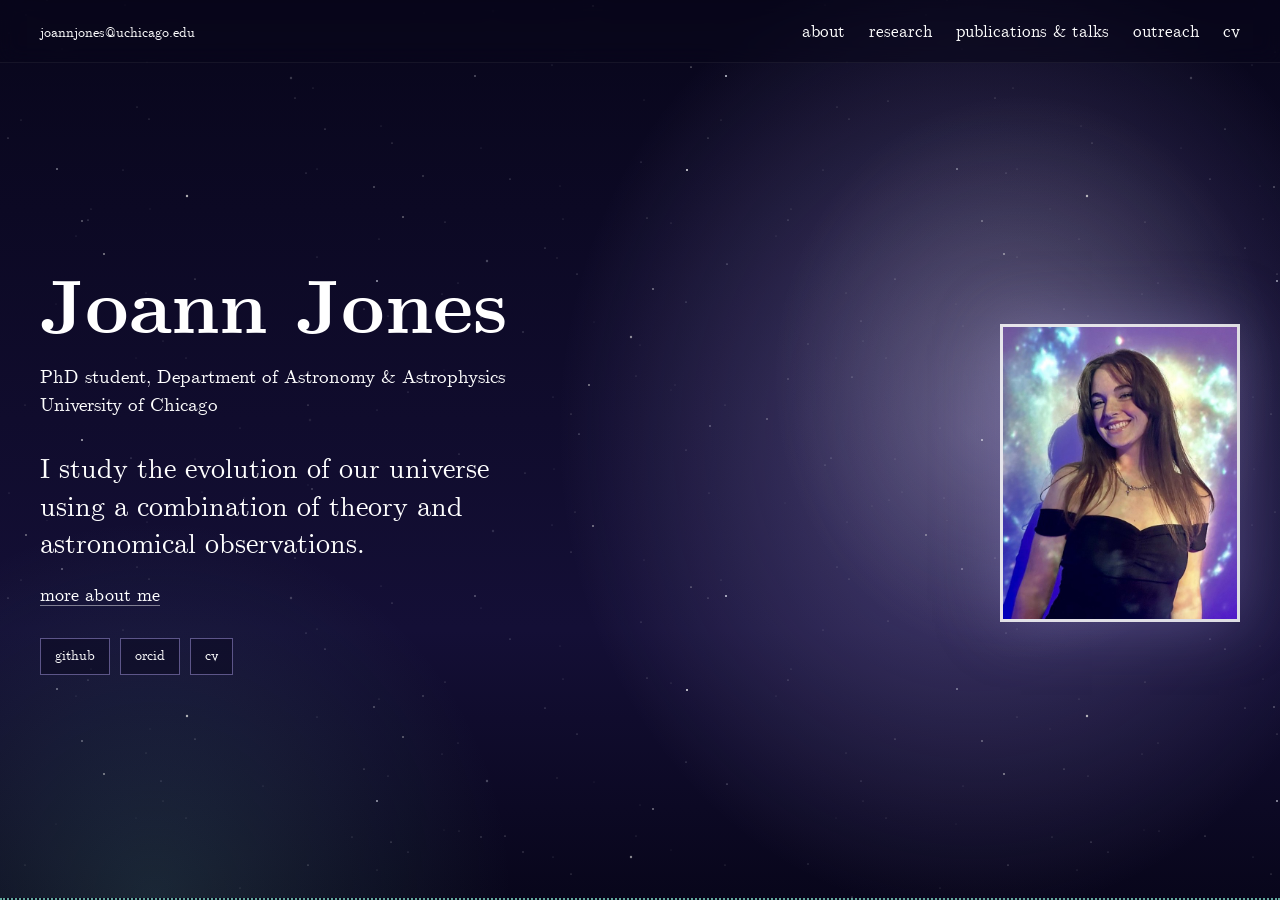
==== commit 727d85ed: "Update research and publications" ====
--- a/index.html
+++ b/index.html
@@ -42,7 +42,6 @@
       <div class="portrait"><img src="images/photo.jpg" alt="Joann Jones"></div>
     </div>
 
-    <div class="landing-foot">Last updated September 2026 · Set in Computer Modern</div>
   </div>
 </header>
 
--- a/style.css
+++ b/style.css
@@ -262,11 +262,6 @@
   box-shadow:0 0 60px rgba(156,143,214,.35);
 }
 
-.landing-foot{
-  margin-top:auto;
-    font-size:13px;
-  padding:0 0 22px;
-}
 
 
 /* ---------------------------------------------------------------------
